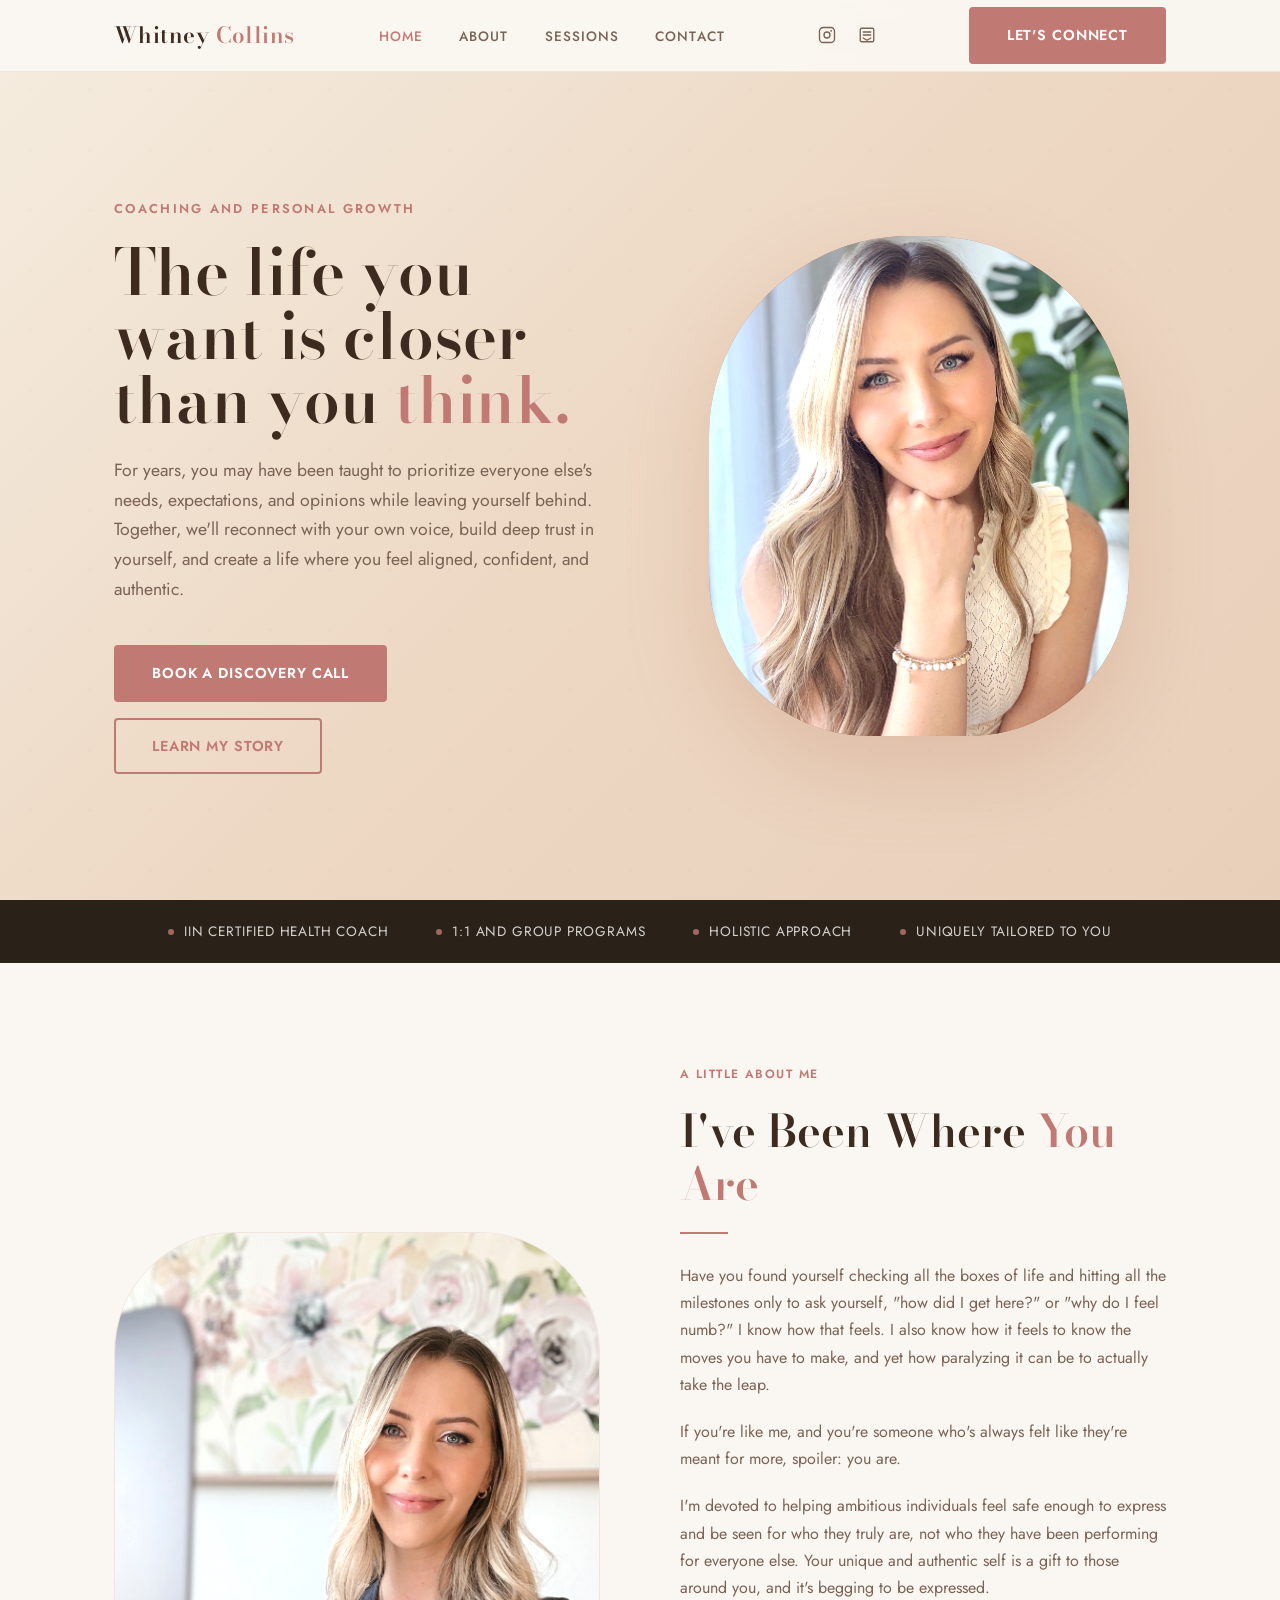
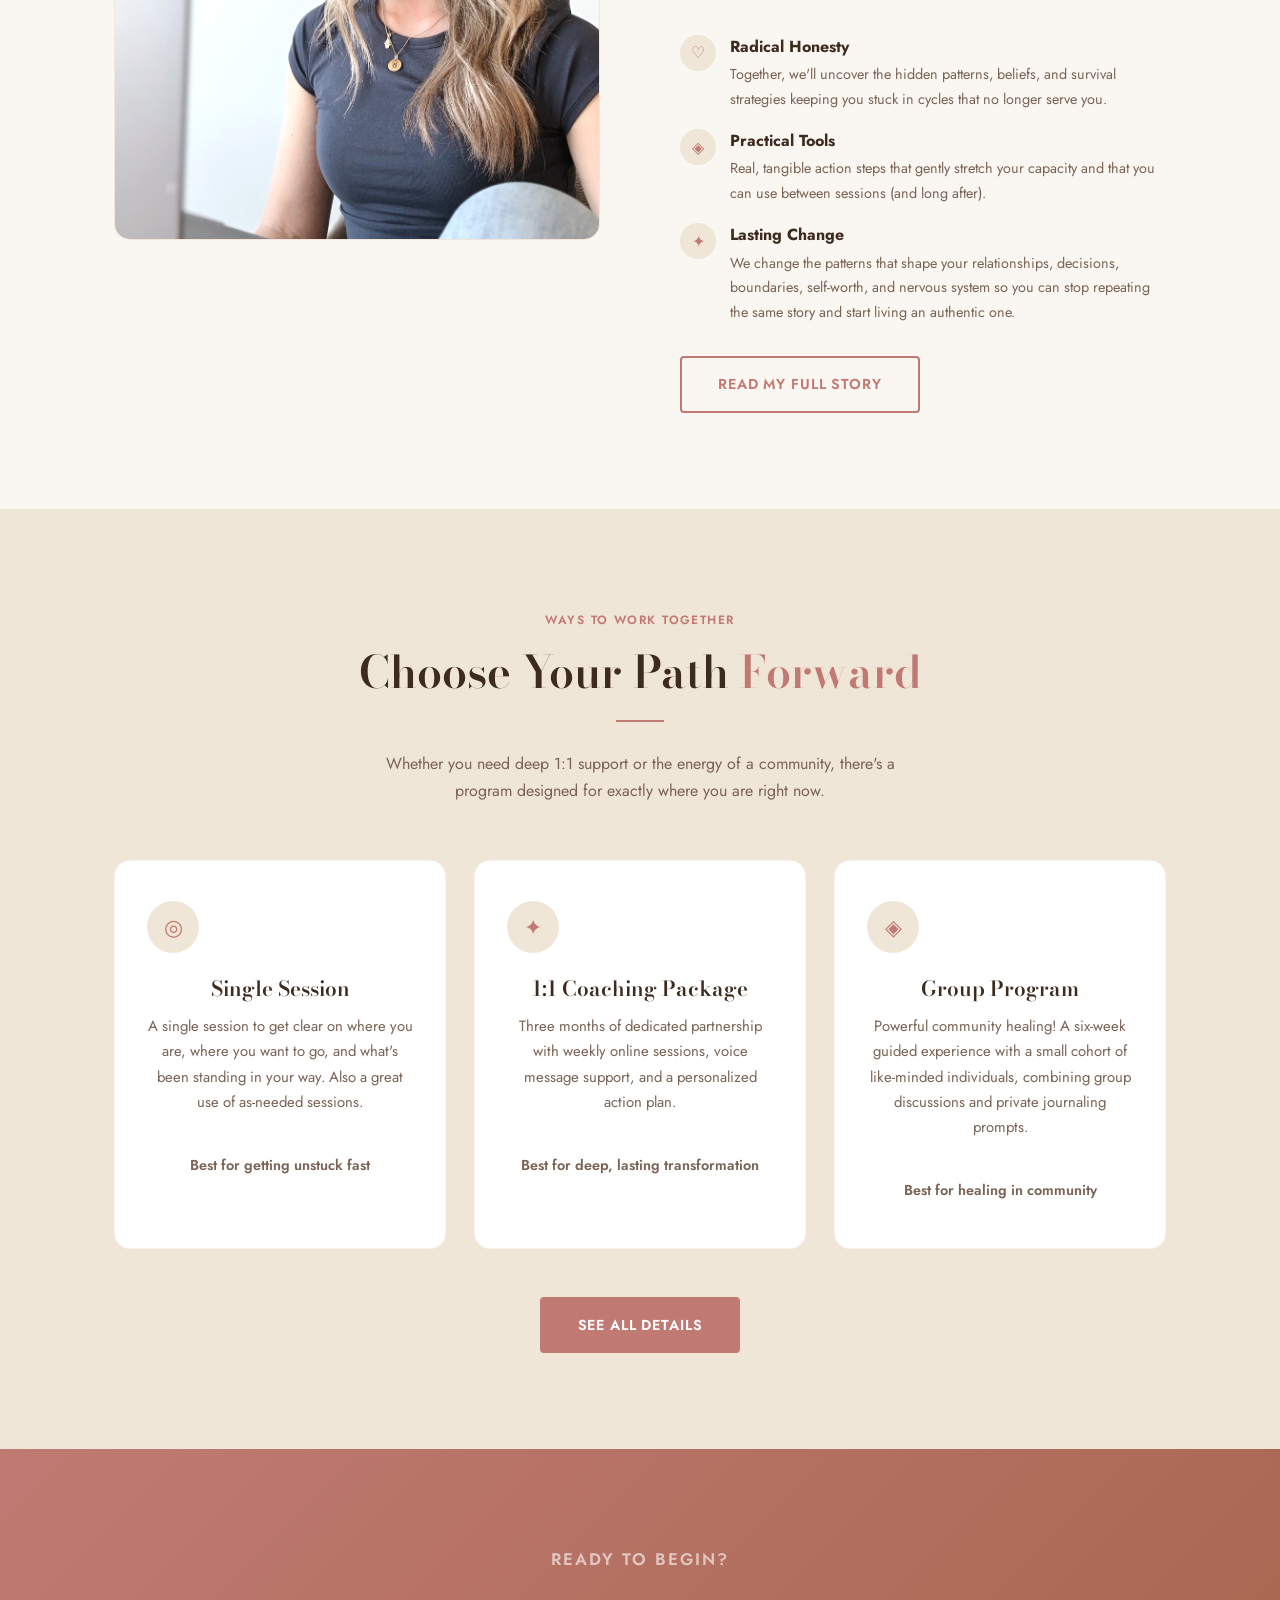
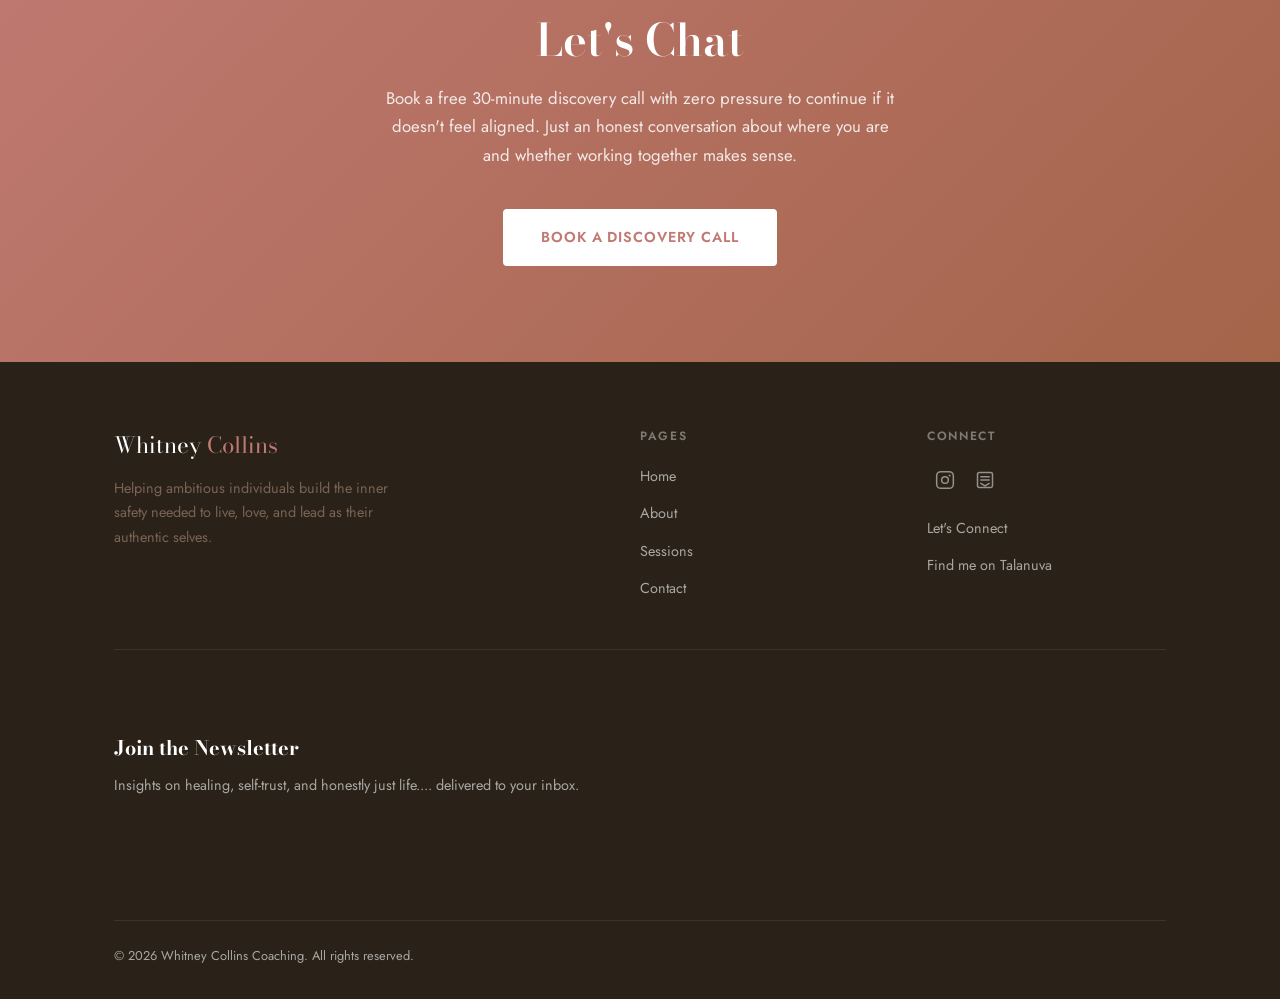
==== index.html @ 274f11ae "Replace footer newsletter form with Substack embed Co-Authored-By: Claude Sonnet 4.6 <noreply@anthro" ====
<!DOCTYPE html>
<html lang="en">
<head>
  <meta charset="UTF-8" />
  <meta name="viewport" content="width=device-width, initial-scale=1.0" />
  <title>Whitney Collins | Self-Trust, Purpose, and Personal Transformation</title>
  <link rel="preconnect" href="https://fonts.googleapis.com" />
  <link rel="preconnect" href="https://fonts.gstatic.com" crossorigin />
  <link href="https://fonts.googleapis.com/css2?family=Bodoni+Moda:ital,opsz,wght@0,6..96,400;0,6..96,600;1,6..96,400;1,6..96,600&family=Jost:wght@300;400;500;600&display=swap" rel="stylesheet" />
  <link rel="icon" type="image/svg+xml" href="favicon.svg" />
  <link rel="stylesheet" href="style.css" />
</head>
<body>


  <!-- NAV -->
  <nav class="nav">
    <div class="nav__inner">
      <a href="index.html" class="nav__logo">Whitney <span>Collins</span></a>
      <ul class="nav__links" id="navLinks">
        <li><a href="index.html" class="active">Home</a></li>
        <li><a href="about.html">About</a></li>
        <li><a href="services.html">Sessions</a></li>
        <li><a href="contact.html">Contact</a></li>
      </ul>
      <div class="nav__social">
        <a href="https://instagram.com/whitneycollins" class="social-icon" aria-label="Instagram"><svg xmlns="http://www.w3.org/2000/svg" width="18" height="18" viewBox="0 0 24 24" fill="none" stroke="currentColor" stroke-width="1.8" stroke-linecap="round" stroke-linejoin="round"><rect x="2" y="2" width="20" height="20" rx="5"/><circle cx="12" cy="12" r="4"/><circle cx="17.5" cy="6.5" r="1.2" fill="currentColor" stroke="none"/></svg></a>
        
        <a href="https://substack.com/@imwhitneycollins" class="social-icon" aria-label="Substack" target="_blank" rel="noopener"><svg xmlns="http://www.w3.org/2000/svg" width="18" height="18" viewBox="0 0 24 24" fill="none" stroke="currentColor" stroke-width="1.8" stroke-linecap="round" stroke-linejoin="round"><rect x="3" y="3" width="18" height="18" rx="2"/><path d="M7 8h10M7 12h10M7 16l5 3 5-3"/></svg></a>
        
      </div>
      <div class="nav__cta">
        <a href="contact.html" class="btn btn--primary">Let's Connect</a>
      </div>
      <button class="nav__toggle" id="navToggle" aria-label="Toggle menu">
        <span></span><span></span><span></span>
      </button>
    </div>
  </nav>

  <!-- HERO -->
  <section class="hero">
    <div class="container">
      <div class="hero__inner">
        <div class="hero__content">
          <p class="hero__eyebrow">Coaching and Personal Growth</p>
          <h1 class="hero__title">
            The life you want is closer than you <span style="color:var(--terra)">think.</span>
          </h1>
          <p class="hero__subtitle">
            For years, you may have been taught to prioritize everyone else's needs, expectations, and opinions while leaving yourself behind. Together, we'll reconnect with your own voice, build deep trust in yourself, and create a life where you feel aligned, confident, and authentic.
          </p>
          <div class="hero__actions">
            <a href="contact.html" class="btn btn--primary">Book a Discovery Call</a>
            <a href="about.html" class="btn btn--outline">Learn My Story</a>
          </div>
        </div>
        <div class="hero__image-wrap">
          <div class="hero__image-bg">
            <img src="whitney-hero.jpg" alt="Whitney Collins" style="width:100%;height:100%;object-fit:cover;object-position:center top;filter:brightness(1.08);transform:scale(1.18) translateX(7.5%) translateY(-3%);" />
          </div>
        </div>
      </div>
    </div>
  </section>

  <!-- INTRO STRIP -->
  <div class="intro-strip">
    <div class="container">
      <div class="intro-strip__inner">
        <div class="intro-strip__item"><div class="intro-strip__dot"></div> IIN Certified Health Coach</div>
        <div class="intro-strip__item"><div class="intro-strip__dot"></div> 1:1 and Group Programs</div>
        <div class="intro-strip__item"><div class="intro-strip__dot"></div> Holistic Approach</div>
        <div class="intro-strip__item"><div class="intro-strip__dot"></div> Uniquely Tailored to You</div>
      </div>
    </div>
  </div>

  <!-- ABOUT PREVIEW -->
  <section class="section about-preview">
    <div class="container">
      <div class="about-preview__inner">
        <div class="about-preview__image">
          <img src="whitney-about-home.jpg" alt="Whitney Collins" />
        </div>
        <div class="about-preview__content">
          <p class="tag">A Little About Me</p>
          <h2>I've Been Where <span style="color:var(--terra)">You Are</span></h2>
          <div class="divider"></div>
          <p>Have you found yourself checking all the boxes of life and hitting all the milestones only to ask yourself, "how did I get here?" or "why do I feel numb?" I know how that feels. I also know how it feels to know the moves you have to make, and yet how paralyzing it can be to actually take the leap.</p>
          <p>If you're like me, and you're someone who's always felt like they're meant for more, spoiler: you are.</p>
          <p>I'm devoted to helping ambitious individuals feel safe enough to express and be seen for who they truly are, not who they have been performing for everyone else. Your unique and authentic self is a gift to those around you, and it's begging to be expressed.</p>
          <div class="values">
            <div class="values__item">
              <div class="values__icon">♡</div>
              <div class="values__text">
                <strong>Radical Honesty</strong>
                <p>Together, we'll uncover the hidden patterns, beliefs, and survival strategies keeping you stuck in cycles that no longer serve you.</p>
              </div>
            </div>
            <div class="values__item">
              <div class="values__icon">◈</div>
              <div class="values__text">
                <strong>Practical Tools</strong>
                <p>Real, tangible action steps that gently stretch your capacity and that you can use between sessions (and long after).</p>
              </div>
            </div>
            <div class="values__item">
              <div class="values__icon">✦</div>
              <div class="values__text">
                <strong>Lasting Change</strong>
                <p>We change the patterns that shape your relationships, decisions, boundaries, self-worth, and nervous system so you can stop repeating the same story and start living an authentic one.</p>
              </div>
            </div>
          </div>
          <a href="about.html" class="btn btn--outline">Read My Full Story</a>
        </div>
      </div>
    </div>
  </section>

  <!-- SERVICES PREVIEW -->
  <section class="section section--alt">
    <div class="container text-center">
      <p class="tag">Ways to Work Together</p>
      <h2>Choose Your Path <span style="color:var(--terra)">Forward</span></h2>
      <div class="divider divider--center"></div>
      <p style="max-width:520px;margin:0 auto;">Whether you need deep 1:1 support or the energy of a community, there's a program designed for exactly where you are right now.</p>
      <div class="services-grid">
        <div class="service-card">
          <div class="service-card__icon">◎</div>
          <h3>Single Session</h3>
          <p>A single session to get clear on where you are, where you want to go, and what's been standing in your way. Also a great use of as-needed sessions.</p>
          <div class="service-card__price"><span>Best for getting unstuck fast</span></div>
        </div>
        <div class="service-card">
          <div class="service-card__icon">✦</div>
          <h3>1:1 Coaching Package</h3>
          <p>Three months of dedicated partnership with weekly online sessions, voice message support, and a personalized action plan.</p>
          <div class="service-card__price"><span>Best for deep, lasting transformation</span></div>
        </div>
        <div class="service-card">
          <div class="service-card__icon">◈</div>
          <h3>Group Program</h3>
          <p>Powerful community healing! A six-week guided experience with a small cohort of like-minded individuals, combining group discussions and private journaling prompts.</p>
          <div class="service-card__price"><span>Best for healing in community</span></div>
        </div>
      </div>
      <div style="margin-top:48px;">
        <a href="services.html" class="btn btn--primary">See All Details</a>
      </div>
    </div>
  </section>

  <!-- TESTIMONIALS -->
  <section class="section" style="display:none;">
    <div class="container">
      <div class="text-center">
        <p class="tag">Client Love</p>
        <h2>Real People, <span style="color:var(--terra)">Real Shifts</span></h2>
        <div class="divider divider--center"></div>
      </div>
      <div class="testimonials-grid">
        <div class="testimonial-card">
          <p class="testimonial-card__quote">Working with Whitney was the most valuable investment I've ever made in myself. In three months I went from paralyzed by indecision to launching the business I'd been dreaming about for years.</p>
          <div class="testimonial-card__author">
            <div class="testimonial-card__avatar">S</div>
            <div class="testimonial-card__name">
              <strong>Sarah M.</strong>
              <span>Entrepreneur, 1:1 Coaching Client</span>
            </div>
          </div>
        </div>
        <div class="testimonial-card">
          <p class="testimonial-card__quote">I came in thinking I needed a career change. Whitney helped me realize I needed a life change, and she walked me through it step by step. Forever grateful.</p>
          <div class="testimonial-card__author">
            <div class="testimonial-card__avatar">J</div>
            <div class="testimonial-card__name">
              <strong>Jordan T.</strong>
              <span>Marketing Director, Group Program</span>
            </div>
          </div>
        </div>
        <div class="testimonial-card">
          <p class="testimonial-card__quote">I've done therapy, read all the books, listened to the podcasts. Nothing clicked until I worked with Whitney. She asks the questions that cut right to the heart of things.</p>
          <div class="testimonial-card__author">
            <div class="testimonial-card__avatar">A</div>
            <div class="testimonial-card__name">
              <strong>Alana R.</strong>
              <span>Teacher &amp; Mom, Discovery Session</span>
            </div>
          </div>
        </div>
        <div class="testimonial-card">
          <p class="testimonial-card__quote">Twelve weeks felt like a year's worth of growth. I have a completely different relationship with myself now, more patient, more trusting, more excited about what's possible.</p>
          <div class="testimonial-card__author">
            <div class="testimonial-card__avatar">M</div>
            <div class="testimonial-card__name">
              <strong>Maya L.</strong>
              <span>Nurse &amp; Artist, 1:1 Coaching Client</span>
            </div>
          </div>
        </div>
      </div>
    </div>
  </section>

  <!-- CTA BANNER -->
  <section class="cta-banner">
    <div class="container">
      <p class="tag" style="color:rgba(255,255,255,.6);">Ready to Begin?</p>
      <h2>Let's Chat</h2>
      <p>Book a free 30-minute discovery call with zero pressure to continue if it doesn't feel aligned. Just an honest conversation about where you are and whether working together makes sense.</p>
      <a href="contact.html" class="btn btn--light">Book a Discovery Call</a>
    </div>
  </section>

  <!-- FOOTER -->
  <footer class="footer">
    <div class="container">
      <div class="footer__inner">
        <div>
          <div class="footer__brand-name">Whitney <span>Collins</span></div>
          <p class="footer__tagline">Helping ambitious individuals build the inner safety needed to live, love, and lead as their authentic selves.</p>
        </div>
        <div>
          <p class="footer__col-title">Pages</p>
          <ul class="footer__links">
            <li><a href="index.html">Home</a></li>
            <li><a href="about.html">About</a></li>
            <li><a href="services.html">Sessions</a></li>
            <li><a href="contact.html">Contact</a></li>
          </ul>
        </div>
        <div>
          <p class="footer__col-title">Connect</p>
          <div class="footer__social">
            <a href="https://instagram.com/whitneycollins" class="social-icon" aria-label="Instagram"><svg xmlns="http://www.w3.org/2000/svg" width="20" height="20" viewBox="0 0 24 24" fill="none" stroke="currentColor" stroke-width="1.8" stroke-linecap="round" stroke-linejoin="round"><rect x="2" y="2" width="20" height="20" rx="5"/><circle cx="12" cy="12" r="4"/><circle cx="17.5" cy="6.5" r="1.2" fill="currentColor" stroke="none"/></svg></a>
            
            <a href="https://substack.com/@imwhitneycollins" class="social-icon" aria-label="Substack" target="_blank" rel="noopener"><svg xmlns="http://www.w3.org/2000/svg" width="20" height="20" viewBox="0 0 24 24" fill="none" stroke="currentColor" stroke-width="1.8" stroke-linecap="round" stroke-linejoin="round"><rect x="3" y="3" width="18" height="18" rx="2"/><path d="M7 8h10M7 12h10M7 16l5 3 5-3"/></svg></a>
            
          </div>
          <ul class="footer__links">
            <li><a href="contact.html">Let's Connect</a></li>
            <li><a href="https://Talanuva.com" target="_blank" rel="noopener">Find me on Talanuva</a></li>
          </ul>
        </div>
      </div>
      <div class="footer__newsletter">
        <div class="footer__newsletter-copy">
          <strong>Join the Newsletter</strong>
          <span>Insights on healing, self-trust, and honestly just life.... delivered to your inbox.</span>
        </div>
        <iframe src="https://whitneyycollins.substack.com/embed" width="480" height="150" style="border:none;background:transparent;max-width:100%;" frameborder="0" scrolling="no"></iframe>
      </div>
      <div class="footer__bottom">
        <span>© 2026 Whitney Collins Coaching. All rights reserved.</span>
        
      </div>
    </div>
  </footer>

  <script>
    const toggle = document.getElementById('navToggle');
    const links  = document.getElementById('navLinks');
    toggle.addEventListener('click', () => links.classList.toggle('open'));
  </script>
</body>
</html>
---- style.css ----
/* ── Tokens ─────────────────────────────────────────── */
:root {
  --cream:      #FAF7F2;
  --warm-light: #F0E6D8;
  --terra:      #C17A73;
  --terra-dark: #A5625A;
  --sage:       #8A9E85;
  --brown:      #4A3728;
  --brown-dark: #3D2B1F;
  --text:       #4A3728;
  --text-light: #7A6355;
  --white:      #FFFFFF;

  --font-head: 'Bodoni Moda', Georgia, serif;
  --font-body: 'Jost', 'Helvetica Neue', sans-serif;

  --radius: 4px;
  --max-w:  1100px;
  --nav-h:  72px;
}

/* ── Reset ──────────────────────────────────────────── */
*, *::before, *::after { box-sizing: border-box; margin: 0; padding: 0; }
html { scroll-behavior: smooth; }
body {
  font-family: var(--font-body);
  background: var(--cream);
  color: var(--text);
  line-height: 1.7;
  font-size: 16px;
}
img { display: block; max-width: 100%; }
a { color: inherit; text-decoration: none; }

/* ── Typography ─────────────────────────────────────── */
h1, h2, h3, h4 {
  font-family: var(--font-head);
  font-weight: 600;
  color: var(--brown-dark);
  line-height: 1.2;
}
.hero__title { line-height: 1.0; }
h1 { font-size: clamp(2.4rem, 5vw, 4rem); }
h2 { font-size: clamp(1.9rem, 3.5vw, 2.8rem); }
h3 { font-size: clamp(1.3rem, 2vw, 1.7rem); }
p  { color: var(--text-light); }

/* ── Utilities ──────────────────────────────────────── */
.container { max-width: var(--max-w); margin: 0 auto; padding: 0 24px; }
.section    { padding: 96px 0; }
.section--alt { background: var(--warm-light); }
.tag {
  display: inline-block;
  font-family: var(--font-body);
  font-size: .75rem;
  font-weight: 600;
  letter-spacing: .12em;
  text-transform: uppercase;
  color: var(--terra);
  margin-bottom: 16px;
}
.divider {
  width: 48px; height: 2px;
  background: var(--terra);
  margin: 20px 0 28px;
}
.divider--center { margin-left: auto; margin-right: auto; }
.text-center { text-align: center; }

/* ── Buttons ────────────────────────────────────────── */
.btn {
  display: inline-block;
  padding: 14px 36px;
  border-radius: var(--radius);
  font-family: var(--font-body);
  font-size: .9rem;
  font-weight: 600;
  letter-spacing: .06em;
  text-transform: uppercase;
  cursor: pointer;
  transition: all .2s ease;
}
.btn--primary {
  background: var(--terra);
  color: var(--white);
  border: 2px solid var(--terra);
}
.btn--primary:hover { background: var(--terra-dark); border-color: var(--terra-dark); }
.btn--outline {
  background: transparent;
  color: var(--terra);
  border: 2px solid var(--terra);
}
.btn--outline:hover { background: var(--terra); color: var(--white); }
.btn--light {
  background: var(--white);
  color: var(--terra);
  border: 2px solid var(--white);
}
.btn--light:hover { background: transparent; color: var(--white); }

/* ── Nav ────────────────────────────────────────────── */
.nav {
  position: fixed; top: 0; left: 0; right: 0; z-index: 100;
  height: var(--nav-h);
  background: rgba(250,247,242,.95);
  backdrop-filter: blur(8px);
  border-bottom: 1px solid rgba(74,55,40,.08);
  display: flex; align-items: center;
}
.nav__inner {
  display: flex; align-items: center; justify-content: space-between;
  width: 100%; max-width: var(--max-w); margin: 0 auto; padding: 0 24px;
}
.nav__logo {
  font-family: var(--font-head);
  font-size: 1.4rem;
  font-weight: 600;
  color: var(--brown-dark);
  letter-spacing: .02em;
}
.nav__logo span { color: var(--terra); }
.nav__links { display: flex; gap: 36px; list-style: none; }
.nav__links a {
  font-size: .85rem;
  font-weight: 500;
  letter-spacing: .08em;
  text-transform: uppercase;
  color: var(--text-light);
  transition: color .2s;
}
.nav__links a:hover,
.nav__links a.active { color: var(--terra); }
.nav__cta { display: flex; }

/* social icons */
.nav__social { display: flex; align-items: center; gap: 4px; }
.social-icon {
  display: flex; align-items: center; justify-content: center;
  width: 36px; height: 36px; border-radius: 50%;
  color: var(--text-light);
  transition: color .2s, background .2s;
}
.social-icon:hover { color: var(--terra); background: var(--warm-light); }
.footer .social-icon { color: rgba(255,255,255,.5); }
.footer .social-icon:hover { color: var(--terra); background: rgba(255,255,255,.06); }
.footer__social { display: flex; gap: 4px; margin-bottom: 16px; }

/* mobile hamburger */
.nav__toggle {
  display: none;
  background: none; border: none; cursor: pointer;
  flex-direction: column; gap: 5px; padding: 4px;
}
.nav__toggle span {
  display: block; width: 24px; height: 2px;
  background: var(--brown-dark); border-radius: 2px;
  transition: all .3s;
}

/* ── Hero ───────────────────────────────────────────── */
.hero {
  min-height: 100vh;
  display: flex; align-items: center;
  background: linear-gradient(135deg, #F5EDE0 0%, #EDD8C4 50%, #E8CFBA 100%);
  position: relative;
  overflow: hidden;
  padding-top: calc(var(--nav-h) + 60px);
  padding-bottom: 60px;
}
.hero::before {
  content: '';
  position: absolute; inset: 0;
  background: url("data:image/svg+xml,%3Csvg width='60' height='60' viewBox='0 0 60 60' xmlns='http://www.w3.org/2000/svg'%3E%3Cg fill='none' fill-rule='evenodd'%3E%3Cg fill='%23C17D5C' fill-opacity='0.04'%3E%3Ccircle cx='30' cy='30' r='2'/%3E%3C/g%3E%3C/g%3E%3C/svg%3E");
  pointer-events: none;
}
.hero__inner {
  display: grid; grid-template-columns: 1fr 1fr; gap: 64px; align-items: center;
}
.hero__eyebrow {
  font-size: .8rem; font-weight: 600; letter-spacing: .18em;
  text-transform: uppercase; color: var(--terra);
  margin-bottom: 20px;
}
.hero__title { margin-bottom: 24px; }
.hero__title em { font-style: normal; color: var(--terra); }
.hero__subtitle {
  font-size: 1.1rem; color: var(--text-light);
  max-width: 480px; margin-bottom: 40px;
}
.hero__actions { display: flex; gap: 16px; flex-wrap: wrap; }
.hero__image-wrap {
  position: relative;
  display: flex; align-items: center; justify-content: center;
}
.hero__image-bg {
  width: 420px; height: 500px;
  border-radius: 200px 200px 160px 160px;
  background: linear-gradient(160deg, var(--terra) 0%, #8A6A55 100%);
  display: flex; align-items: flex-end; justify-content: center;
  overflow: hidden;
  box-shadow: 0 32px 80px rgba(193,125,92,.25);
}
.hero__image-placeholder {
  width: 320px; height: 420px;
  background: linear-gradient(180deg, rgba(255,255,255,.1) 0%, rgba(255,255,255,.0) 100%);
  border-radius: 160px 160px 0 0;
  display: flex; align-items: center; justify-content: center;
  color: rgba(255,255,255,.4);
  font-size: .8rem; letter-spacing: .1em; text-transform: uppercase;
  flex-direction: column; gap: 8px;
}
.hero__image-placeholder svg { opacity: .35; }
.hero__badge {
  position: absolute; bottom: 40px; left: -20px;
  background: var(--white); border-radius: 12px;
  padding: 16px 20px;
  box-shadow: 0 8px 32px rgba(74,55,40,.12);
  display: flex; align-items: center; gap: 12px;
}
.hero__badge-icon {
  width: 40px; height: 40px; border-radius: 50%;
  background: var(--warm-light);
  display: flex; align-items: center; justify-content: center;
  color: var(--terra); font-size: 1.2rem;
}
.hero__badge-text { font-size: .75rem; }
.hero__badge-text strong { display: block; color: var(--brown-dark); font-size: .9rem; }

/* ── Intro strip ────────────────────────────────────── */
.intro-strip {
  background: #2A2218; color: var(--white);
  padding: 20px 0;
}
.intro-strip__inner {
  display: flex; gap: 48px; flex-wrap: wrap; justify-content: center;
}
.intro-strip__item {
  display: flex; align-items: center; gap: 10px;
  font-size: .85rem; letter-spacing: .06em; text-transform: uppercase;
  opacity: .8;
}
.intro-strip__dot {
  width: 6px; height: 6px; border-radius: 50%;
  background: var(--terra); flex-shrink: 0;
}

/* ── About preview ──────────────────────────────────── */
.about-preview__inner {
  display: grid; grid-template-columns: 1fr 1fr; gap: 80px; align-items: center;
}
.about-preview__image {
  width: 100%; aspect-ratio: 4/5;
  border-radius: 120px 120px 16px 16px;
  overflow: hidden;
  border: 1px solid rgba(193,125,92,.15);
}
.about-preview__image img { width: 100%; height: 100%; object-fit: cover; object-position: top center; filter: brightness(1.08); transform: scale(1.14) translateY(3%); }
.about-preview__content p { margin-bottom: 20px; }
.values { display: flex; flex-direction: column; gap: 16px; margin: 32px 0; }
.values__item {
  display: flex; align-items: flex-start; gap: 14px;
}
.values__icon {
  width: 36px; height: 36px; border-radius: 50%;
  background: var(--warm-light); flex-shrink: 0;
  display: flex; align-items: center; justify-content: center;
  color: var(--terra); font-size: 1rem; margin-top: 2px;
}
.values__text strong { color: var(--brown-dark); display: block; margin-bottom: 2px; font-family: var(--font-body); }
.values__text p { margin: 0; font-size: .9rem; }

/* ── Services preview ───────────────────────────────── */
.services-grid {
  display: grid; grid-template-columns: repeat(3, 1fr); gap: 28px;
  margin-top: 56px;
}
.service-card {
  background: var(--white);
  border-radius: 16px;
  padding: 40px 32px;
  border: 1px solid rgba(193,125,92,.1);
  transition: transform .2s, box-shadow .2s;
}
.service-card:hover { transform: translateY(-4px); box-shadow: 0 16px 48px rgba(74,55,40,.1); }
.service-card__icon {
  width: 52px; height: 52px; border-radius: 50%;
  background: var(--warm-light); display: flex; align-items: center;
  justify-content: center; color: var(--terra); font-size: 1.4rem;
  margin-bottom: 24px;
}
.service-card h3 { margin-bottom: 12px; font-size: 1.3rem; }
.service-card p { font-size: .93rem; margin-bottom: 24px; }
.service-card__price {
  font-family: var(--font-head); font-size: 1.6rem;
  color: var(--terra); font-weight: 600;
}
.service-card__price span { font-size: .9rem; color: var(--text-light); font-family: var(--font-body); }

/* ── Testimonials ───────────────────────────────────── */
.testimonials-grid {
  display: grid; grid-template-columns: repeat(2, 1fr); gap: 28px;
  margin-top: 56px;
}
.testimonial-card {
  background: var(--white);
  border-radius: 16px;
  padding: 36px;
  border: 1px solid rgba(193,125,92,.1);
}
.testimonial-card__quote {
  font-family: var(--font-head);
  font-size: 1.15rem;
  color: var(--brown-dark);
  line-height: 1.6;
  margin-bottom: 24px;
}
.testimonial-card__quote::before { content: '\201C'; color: var(--terra); }
.testimonial-card__quote::after  { content: '\201D'; color: var(--terra); }
.testimonial-card__author {
  display: flex; align-items: center; gap: 12px;
}
.testimonial-card__avatar {
  width: 44px; height: 44px; border-radius: 50%;
  background: var(--warm-light);
  display: flex; align-items: center; justify-content: center;
  font-family: var(--font-head); font-size: 1.1rem;
  color: var(--terra); font-weight: 600;
}
.testimonial-card__name strong { display: block; color: var(--brown-dark); }
.testimonial-card__name span { font-size: .85rem; color: var(--text-light); }

/* ── CTA Banner ─────────────────────────────────────── */
.cta-banner {
  background: linear-gradient(135deg, var(--terra) 0%, #A3644A 100%);
  padding: 96px 0; text-align: center; color: var(--white);
}
.cta-banner h2 { color: var(--white); margin-bottom: 16px; }
.cta-banner p { color: rgba(255,255,255,.85); max-width: 520px; margin: 0 auto 40px; font-size: 1.05rem; }

/* ── Photo Placeholders ─────────────────────────────── */
.photo-placeholder {
  width: 100%; height: 100%;
  background: linear-gradient(135deg, #EDD8C4 0%, #D9C4AD 100%);
  display: flex; flex-direction: column;
  align-items: center; justify-content: center;
  gap: 10px; text-align: center; padding: 24px;
  min-height: 320px;
}
.photo-placeholder__icon { font-size: 2rem; opacity: .5; }
.photo-placeholder__label {
  font-family: var(--font-body); font-size: .8rem; font-weight: 600;
  letter-spacing: .12em; text-transform: uppercase;
  color: var(--brown); opacity: .6;
}
.photo-placeholder__note {
  font-family: var(--font-body); font-size: .78rem;
  color: var(--text-light); max-width: 180px; line-height: 1.5;
}

/* ── Footer ─────────────────────────────────────────── */
.footer {
  background: #2A2218; color: rgba(255,255,255,.6);
  padding: 64px 0 32px;
}
.footer__inner {
  display: grid; grid-template-columns: 2fr 1fr 1fr; gap: 48px;
  margin-bottom: 48px;
}
.footer__brand-name {
  font-family: var(--font-head); font-size: 1.4rem;
  color: var(--white); margin-bottom: 12px;
}
.footer__brand-name span { color: var(--terra); }
.footer__tagline { font-size: .9rem; line-height: 1.7; max-width: 300px; }
.footer__col-title {
  font-size: .75rem; font-weight: 600; letter-spacing: .14em;
  text-transform: uppercase; color: rgba(255,255,255,.4);
  margin-bottom: 16px;
}
.footer__links { list-style: none; display: flex; flex-direction: column; gap: 10px; }
.footer__links a { font-size: .9rem; transition: color .2s; }
.footer__links a:hover { color: var(--terra); }
.footer__newsletter {
  border-top: 1px solid rgba(255,255,255,.08);
  padding: 40px 0;
  margin-bottom: 40px;
  display: flex; align-items: center; justify-content: space-between;
  gap: 32px; flex-wrap: wrap;
}
.footer__newsletter-copy { flex: 1; min-width: 200px; }
.footer__newsletter-copy strong {
  display: block; font-family: var(--font-head);
  font-size: 1.25rem; color: var(--white); margin-bottom: 6px;
}
.footer__newsletter-copy span { font-size: .9rem; }
.footer__newsletter-form {
  display: flex; gap: 10px; flex-wrap: wrap; flex: 1; max-width: 420px;
}
.footer__newsletter-form input {
  flex: 1; min-width: 180px;
  background: rgba(255,255,255,.08);
  border: 1px solid rgba(255,255,255,.15);
  color: var(--white); padding: 12px 16px;
  font-family: var(--font-body); font-size: .9rem;
  border-radius: 2px; outline: none; transition: border-color .2s;
}
.footer__newsletter-form input::placeholder { color: rgba(255,255,255,.35); }
.footer__newsletter-form input:focus { border-color: var(--terra); }
.footer__newsletter-form button {
  background: var(--terra); color: var(--white);
  border: none; padding: 12px 22px;
  font-family: var(--font-body); font-size: .85rem;
  font-weight: 600; letter-spacing: .06em; text-transform: uppercase;
  cursor: pointer; border-radius: 2px; transition: background .2s; white-space: nowrap;
}
.footer__newsletter-form button:hover { background: var(--terra-dark); }
.footer__bottom {
  border-top: 1px solid rgba(255,255,255,.08);
  padding-top: 24px;
  display: flex; justify-content: space-between; align-items: center;
  flex-wrap: wrap; gap: 12px; font-size: .8rem;
}

/* ── Page Hero (inner pages) ────────────────────────── */
.page-hero {
  padding-top: calc(var(--nav-h) + 80px);
  padding-bottom: 80px;
  background: linear-gradient(135deg, #F5EDE0 0%, #EDD8C4 100%);
  text-align: center;
}
.page-hero p { max-width: 560px; margin: 16px auto 0; font-size: 1.05rem; }

/* ── About page ─────────────────────────────────────── */
.about-act1 {
  display: grid; grid-template-columns: 5fr 7fr; gap: 72px; align-items: start;
}
.about-photo {
  width: 100%; aspect-ratio: 3/4;
  border-radius: 180px 180px 16px 16px;
  overflow: hidden;
  border: 1px solid rgba(193,125,92,.15);
  position: sticky; top: calc(var(--nav-h) + 24px);
}
.about-photo img { width: 100%; height: 100%; object-fit: cover; filter: brightness(1.08); transform: scale(1.12) translateY(-6%); }
.about-text p { margin-bottom: 20px; }

.about-pull-quote {
  background: var(--brown-dark);
  padding: 80px 0; text-align: center;
}
.about-pull-quote__inner {
  max-width: 720px; margin: 0 auto; padding: 0 24px;
}
.about-pull-quote blockquote {
  font-family: var(--font-head); font-size: clamp(1.6rem, 3vw, 2.4rem);
  font-style: normal;
  color: var(--white); line-height: 1.5;
  margin-bottom: 24px;
}
.about-pull-quote blockquote em { color: var(--terra); font-style: normal; }

.about-act3 {
  display: grid; grid-template-columns: 7fr 5fr; gap: 72px; align-items: start;
}
.about-act3__aside {
  position: sticky; top: calc(var(--nav-h) + 24px);
  display: flex; flex-direction: column; gap: 16px;
}
.about-aside-card {
  background: var(--warm-light); border-radius: 16px; padding: 28px;
  border-left: 3px solid var(--terra);
}
.about-aside-card p {
  font-family: var(--font-head);
  font-size: 1.05rem; color: var(--brown-dark);
  line-height: 1.6; margin: 0;
}
.about-themes {
  background: var(--terra); border-radius: 16px; padding: 28px;
}
.about-themes__label {
  font-size: .7rem; font-weight: 600; letter-spacing: .14em;
  text-transform: uppercase; color: rgba(255,255,255,.6); margin-bottom: 16px;
}
.about-themes__list {
  display: flex; flex-direction: column; gap: 10px; list-style: none;
}
.about-themes__list li {
  color: var(--white); font-size: .95rem; display: flex; align-items: center; gap: 10px;
}
.about-themes__list li::before {
  content: '✦'; font-size: .6rem; opacity: .7; flex-shrink: 0;
}

.credentials {
  display: grid; grid-template-columns: 1fr 1fr; gap: 16px; margin-top: 40px;
}
.credential-item {
  background: var(--warm-light); border-radius: 10px; padding: 20px;
}
.credential-item strong { display: block; color: var(--brown-dark); margin-bottom: 4px; }
.credential-item span { font-size: .85rem; color: var(--text-light); }

/* ── Services page ──────────────────────────────────── */
.services-full { display: flex; flex-direction: column; gap: 32px; }
.service-row {
  background: var(--white); border-radius: 16px; padding: 48px;
  border: 1px solid rgba(193,125,92,.1);
  display: grid; grid-template-columns: 1fr auto; gap: 40px; align-items: center;
}
.service-row__meta { text-align: right; }
.service-row__price {
  font-family: var(--font-head); font-size: 2.2rem;
  color: var(--terra); font-weight: 600; line-height: 1;
}
.service-row__duration { font-size: .85rem; color: var(--text-light); margin-bottom: 20px; }
.service-row h3 { margin-bottom: 12px; }
.service-row p { margin-bottom: 16px; }
.includes { list-style: none; display: flex; flex-direction: column; gap: 8px; }
.includes li { display: flex; align-items: center; gap: 10px; font-size: .9rem; color: var(--text-light); }
.includes li::before { content: '✓'; color: var(--sage); font-weight: 700; flex-shrink: 0; }

/* ── Contact page ───────────────────────────────────── */
.contact-grid { display: grid; grid-template-columns: 1fr 1.6fr; gap: 80px; }
.contact-info p { margin-bottom: 28px; }
.contact-details { display: flex; flex-direction: column; gap: 20px; margin-bottom: 40px; }
.contact-detail { display: flex; align-items: flex-start; gap: 14px; }
.contact-detail__icon {
  width: 40px; height: 40px; border-radius: 50%;
  background: var(--warm-light); flex-shrink: 0;
  display: flex; align-items: center; justify-content: center;
  color: var(--terra); font-size: 1rem;
}
.contact-detail strong { display: block; color: var(--brown-dark); margin-bottom: 2px; }
.contact-detail span { font-size: .9rem; color: var(--text-light); }
.form {
  background: var(--white); border-radius: 20px; padding: 48px;
  border: 1px solid rgba(193,125,92,.1);
}
.form__title { margin-bottom: 8px; }
.form__subtitle { font-size: .9rem; color: var(--text-light); margin-bottom: 32px; }
.form-row { display: grid; grid-template-columns: 1fr 1fr; gap: 20px; }
.form-group { display: flex; flex-direction: column; gap: 6px; margin-bottom: 20px; }
.form-group label {
  font-size: .8rem; font-weight: 600; letter-spacing: .08em;
  text-transform: uppercase; color: var(--text-light);
}
.form-group input,
.form-group select,
.form-group textarea {
  padding: 14px 16px;
  border: 1.5px solid rgba(74,55,40,.12);
  border-radius: var(--radius);
  background: var(--cream);
  font-family: var(--font-body); font-size: .95rem;
  color: var(--brown-dark);
  transition: border-color .2s;
  outline: none;
}
.form-group input:focus,
.form-group select:focus,
.form-group textarea:focus { border-color: var(--terra); }
.form-group textarea { resize: vertical; min-height: 120px; }
.form-group select { appearance: none; cursor: pointer; }

/* ── Responsive ─────────────────────────────────────── */
@media (max-width: 900px) {
  .hero__inner,
  .about-preview__inner,
  .about-act1,
  .about-act3,
  .contact-grid { grid-template-columns: 1fr; }
  .about-photo { position: static; aspect-ratio: 4/3; border-radius: 16px; }
  .about-act3__aside { position: static; }
  .hero__image-wrap { display: none; }
  .services-grid { grid-template-columns: 1fr; }
  .testimonials-grid { grid-template-columns: 1fr; }
  .footer__inner { grid-template-columns: 1fr; }
  .service-row { grid-template-columns: 1fr; }
  .service-row__meta { text-align: left; }
  .form-row { grid-template-columns: 1fr; }

  .nav__links,
  .nav__cta { display: none; }
  .nav__links.open { display: flex; }
  .nav__toggle { display: flex; }

  /* mobile menu */
  .nav__links {
    position: fixed; top: var(--nav-h); left: 0; right: 0;
    background: var(--cream); border-bottom: 1px solid rgba(74,55,40,.08);
    flex-direction: column; gap: 0; padding: 8px 0;
  }
  .nav__links li a {
    display: block; padding: 14px 24px;
  }
}
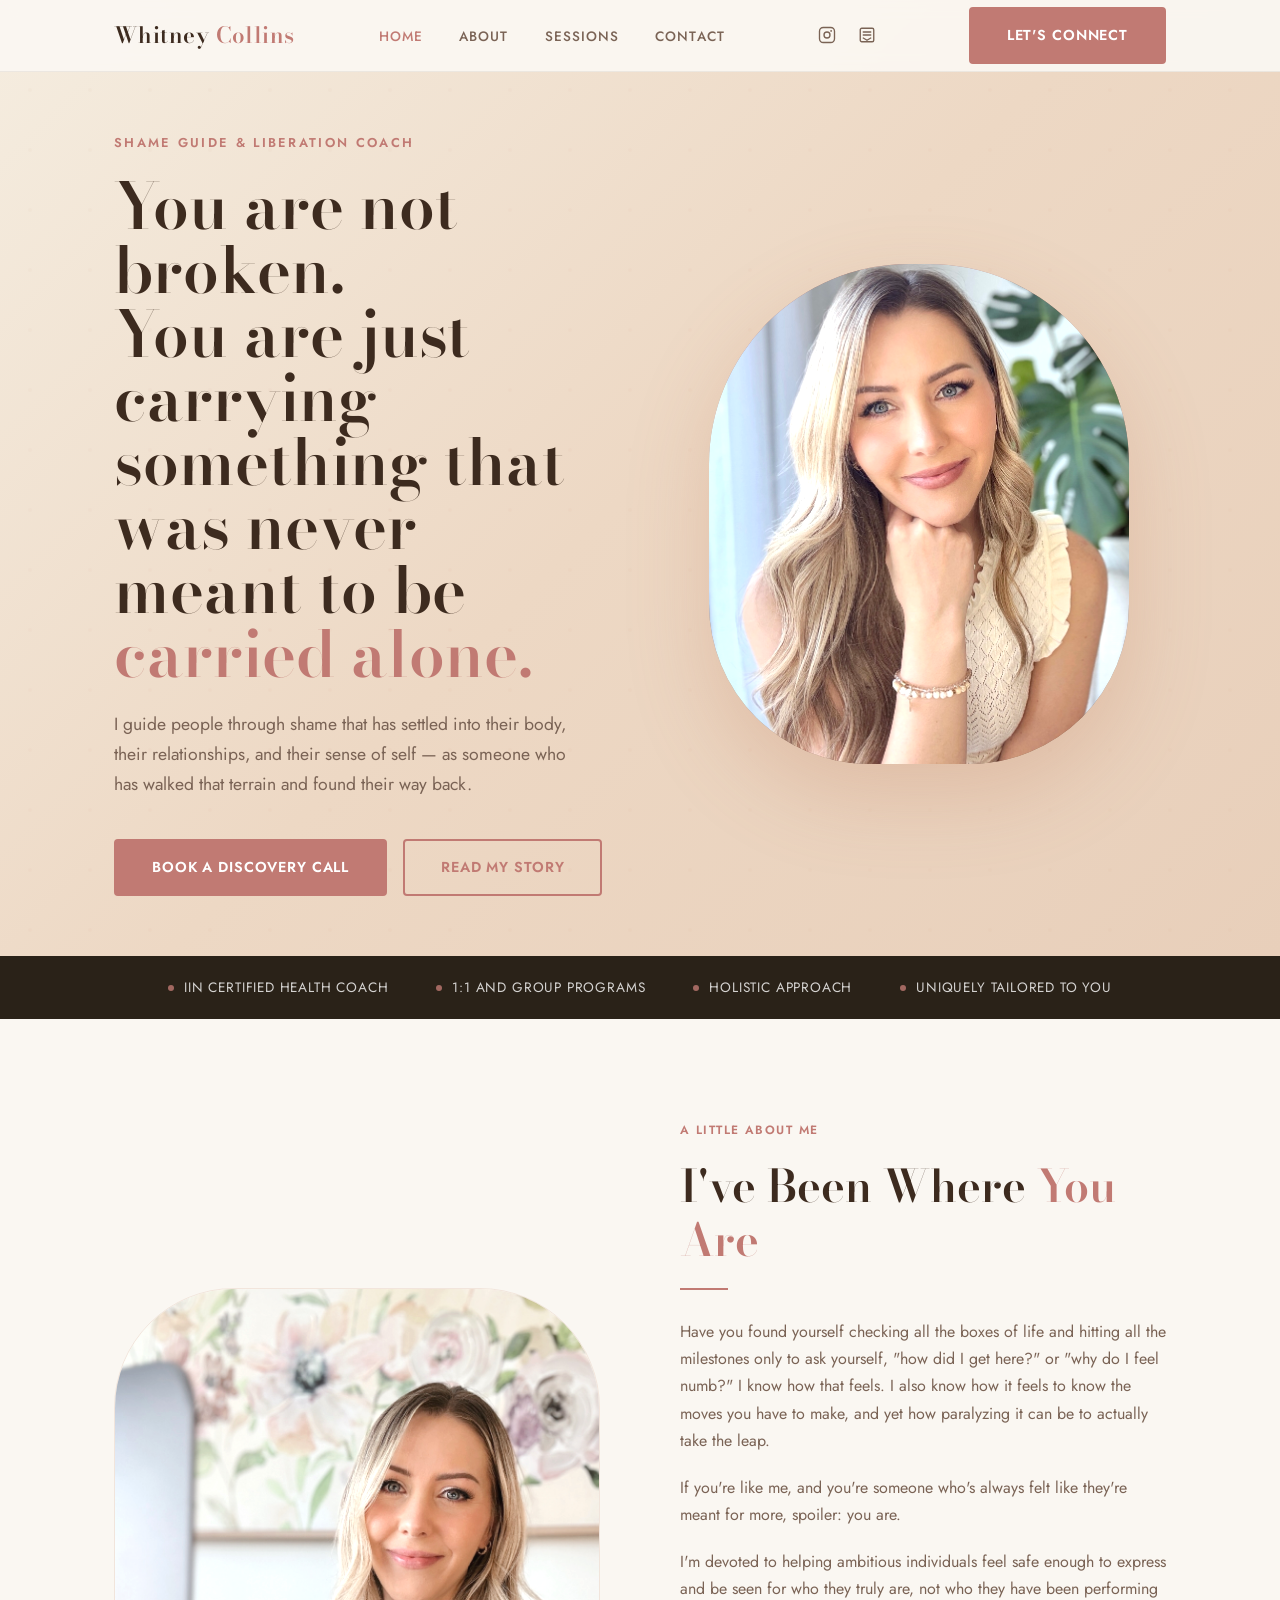
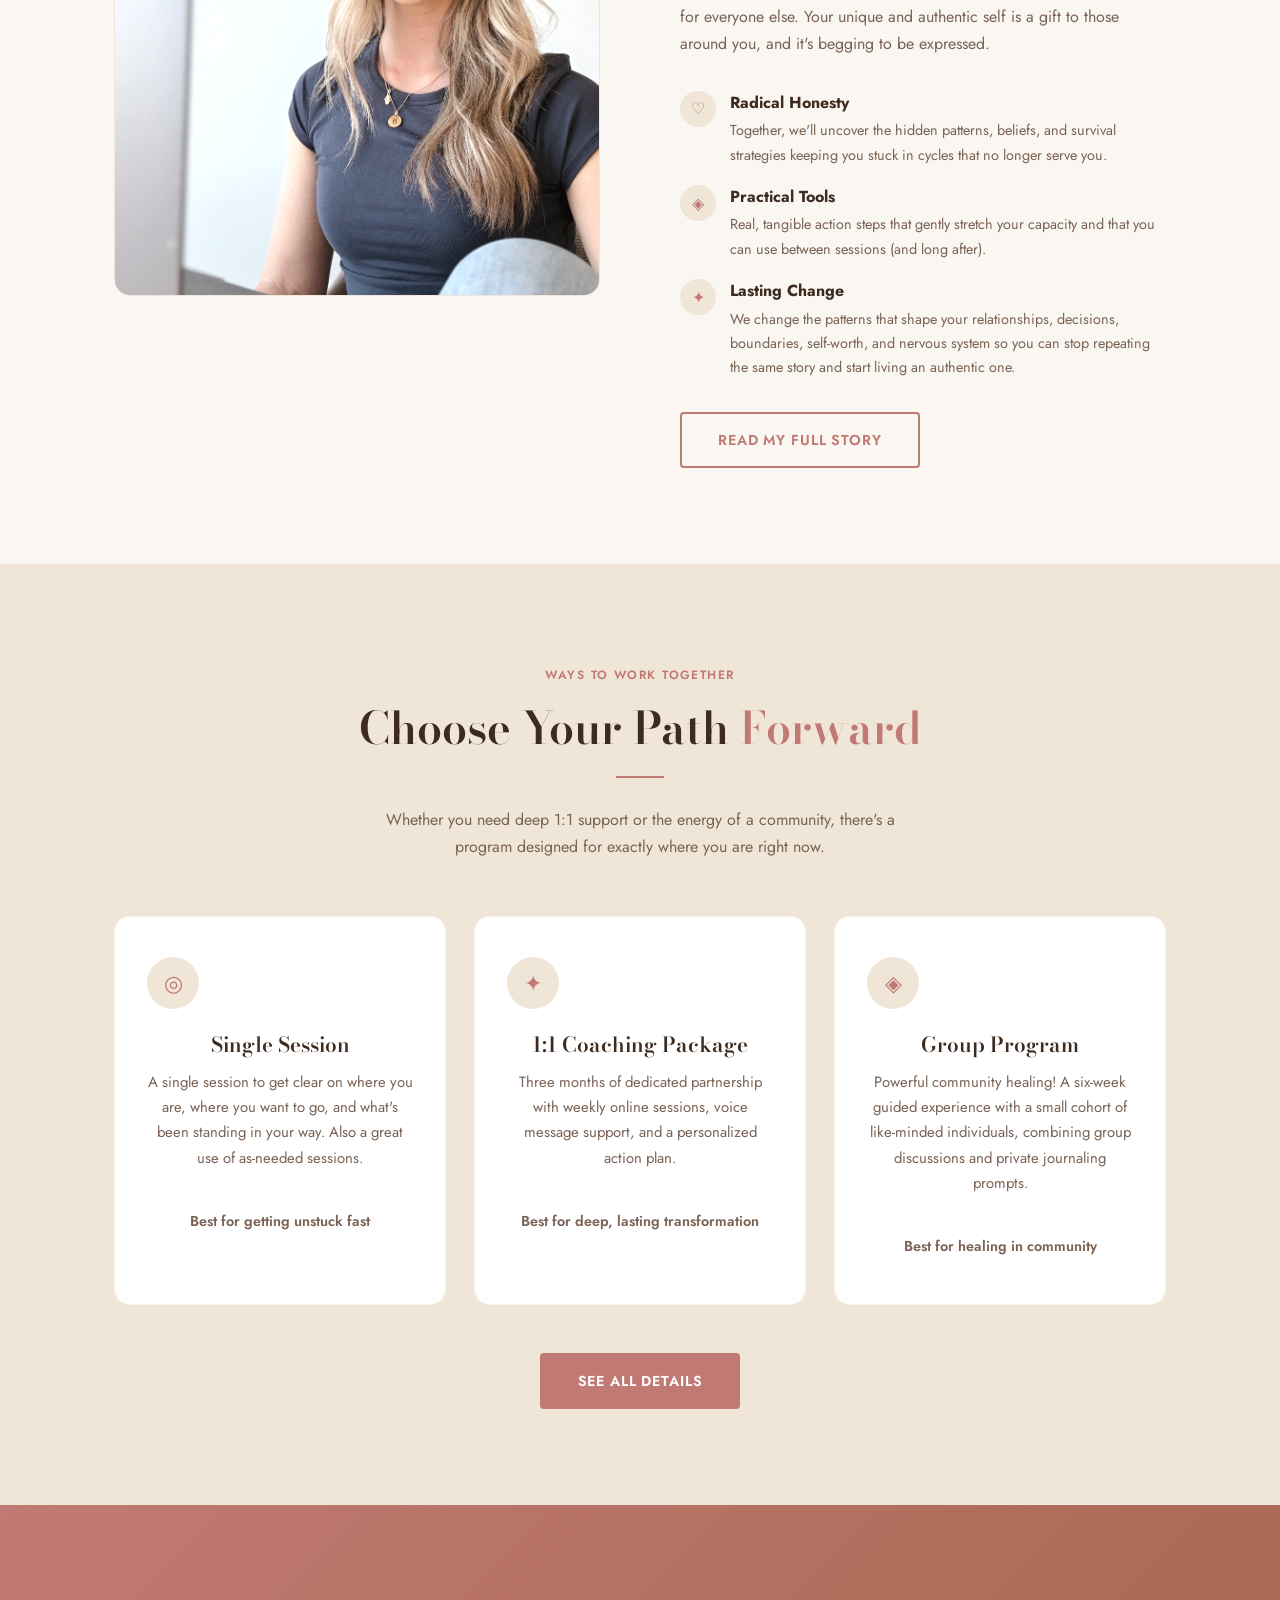
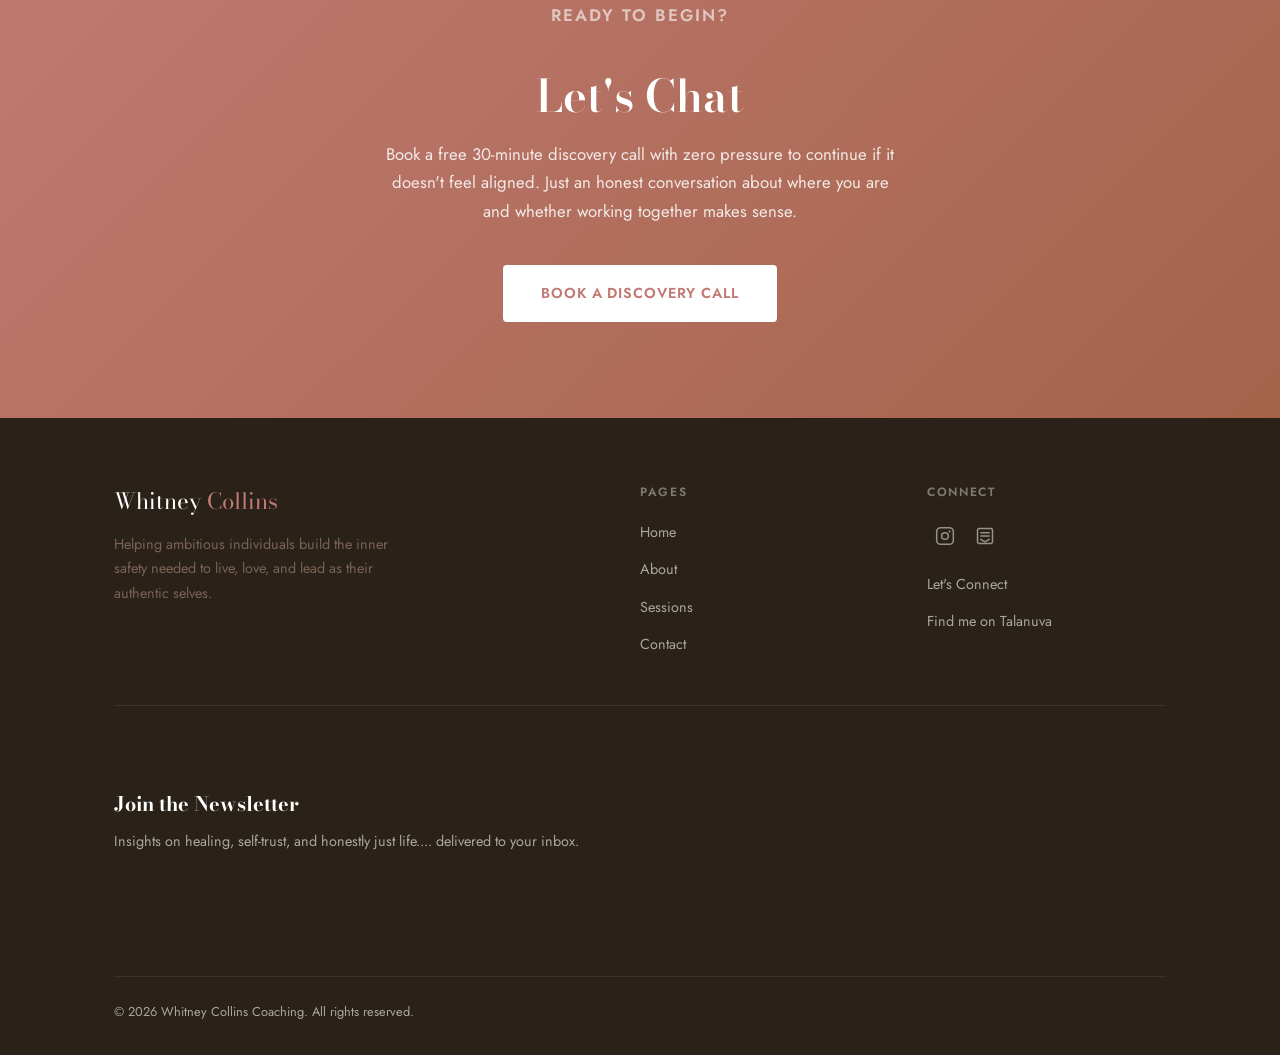
==== commit 84e6b772: "Update homepage hero copy: shame guide positioning Co-Authored-By: Claude Fable 5 <noreply@anthropic" ====
--- a/index.html
+++ b/index.html
@@ -43,16 +43,17 @@
     <div class="container">
       <div class="hero__inner">
         <div class="hero__content">
-          <p class="hero__eyebrow">Coaching and Personal Growth</p>
+          <p class="hero__eyebrow">Shame Guide &amp; Liberation Coach</p>
           <h1 class="hero__title">
-            The life you want is closer than you <span style="color:var(--terra)">think.</span>
+            You are not broken.<br>
+            You are just carrying something that was never meant to be <span style="color:var(--terra)">carried alone.</span>
           </h1>
           <p class="hero__subtitle">
-            For years, you may have been taught to prioritize everyone else's needs, expectations, and opinions while leaving yourself behind. Together, we'll reconnect with your own voice, build deep trust in yourself, and create a life where you feel aligned, confident, and authentic.
+            I guide people through shame that has settled into their body, their relationships, and their sense of self &mdash; as someone who has walked that terrain and found their way back.
           </p>
           <div class="hero__actions">
             <a href="contact.html" class="btn btn--primary">Book a Discovery Call</a>
-            <a href="about.html" class="btn btn--outline">Learn My Story</a>
+            <a href="about.html" class="btn btn--outline">Read My Story</a>
           </div>
         </div>
         <div class="hero__image-wrap">
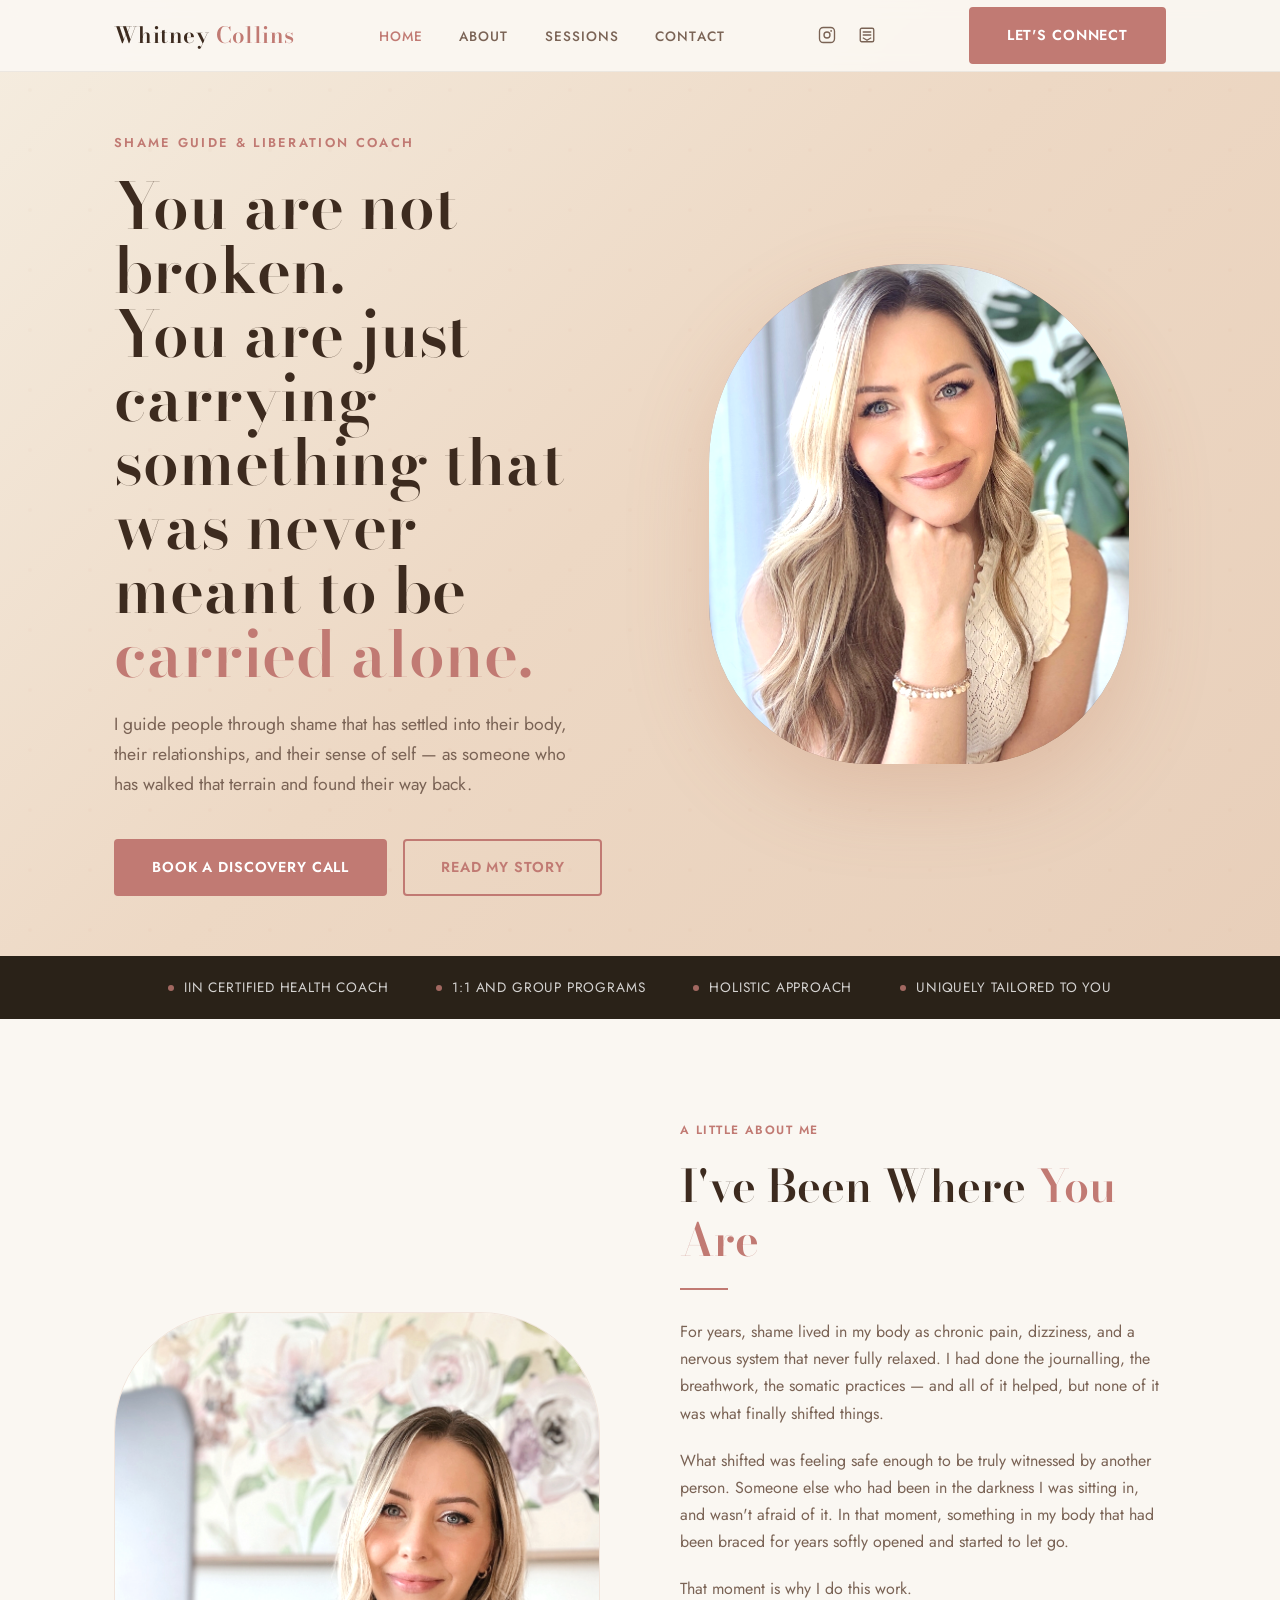
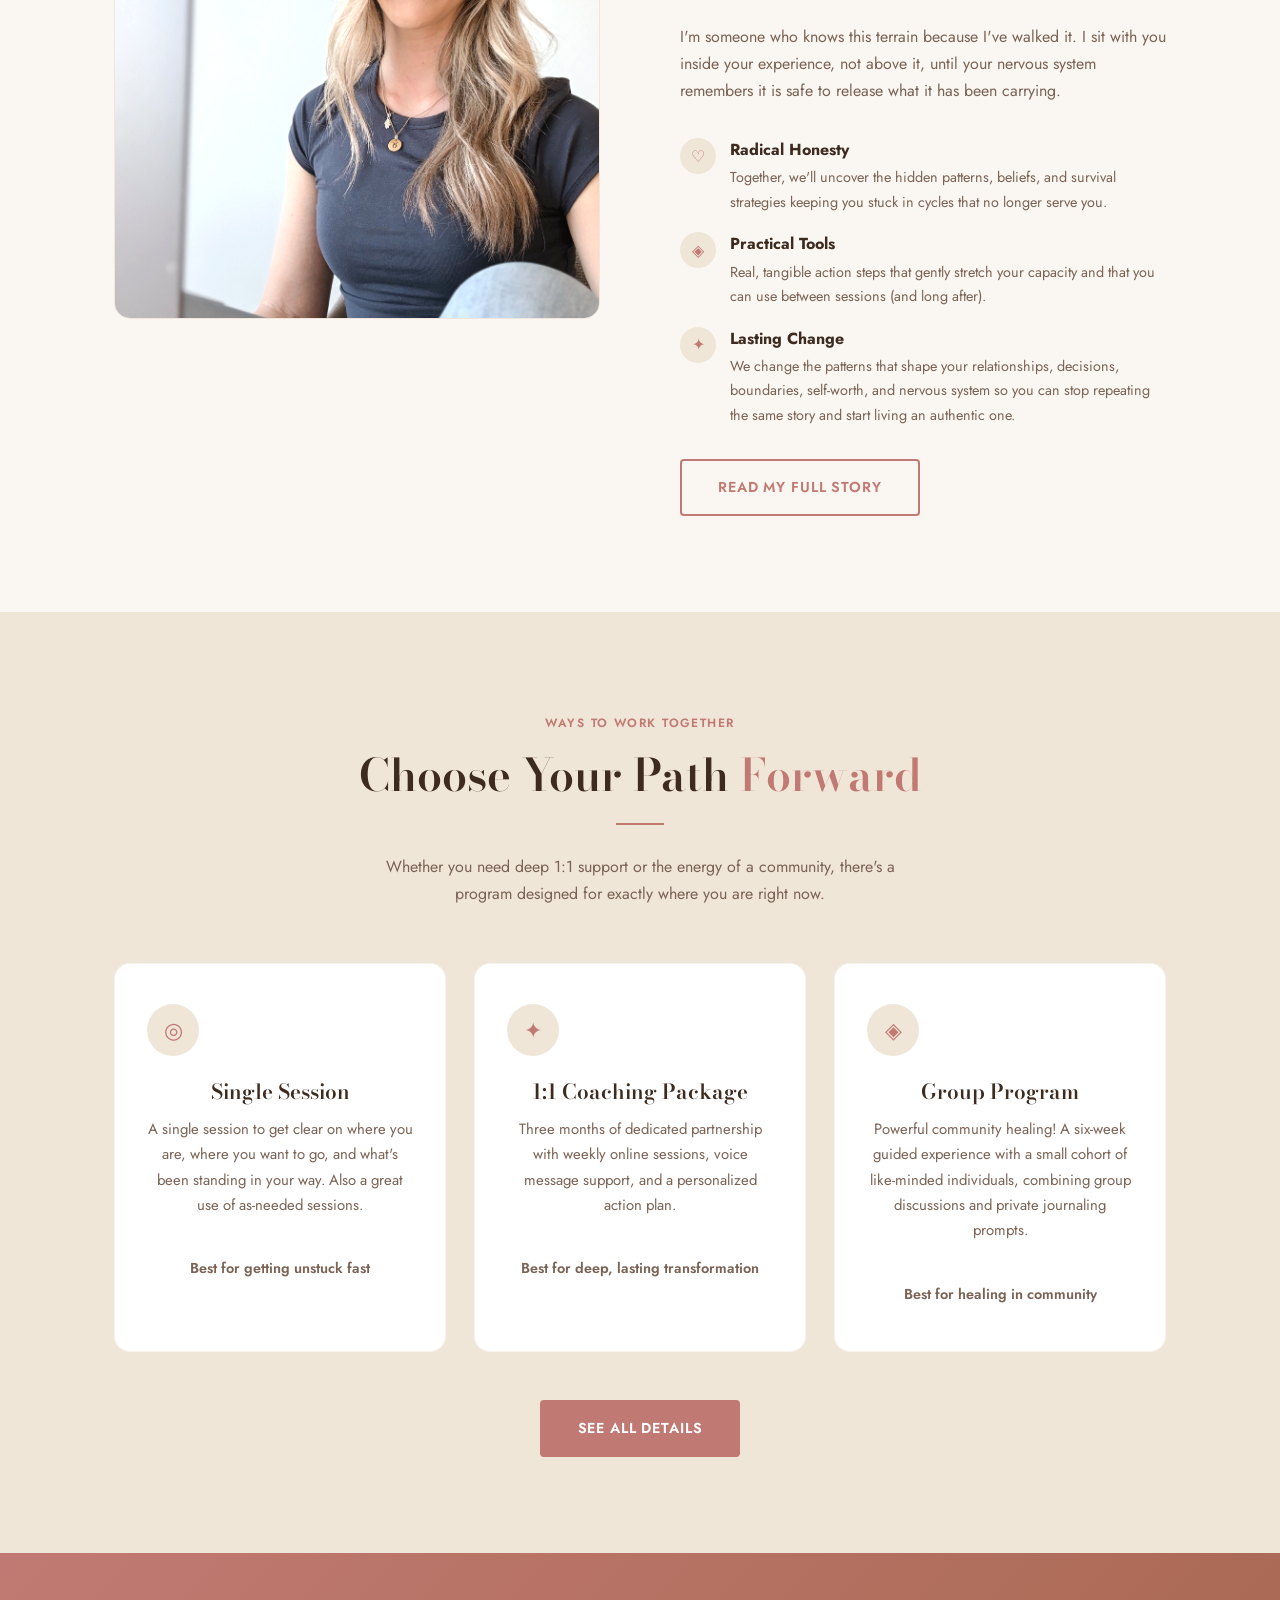
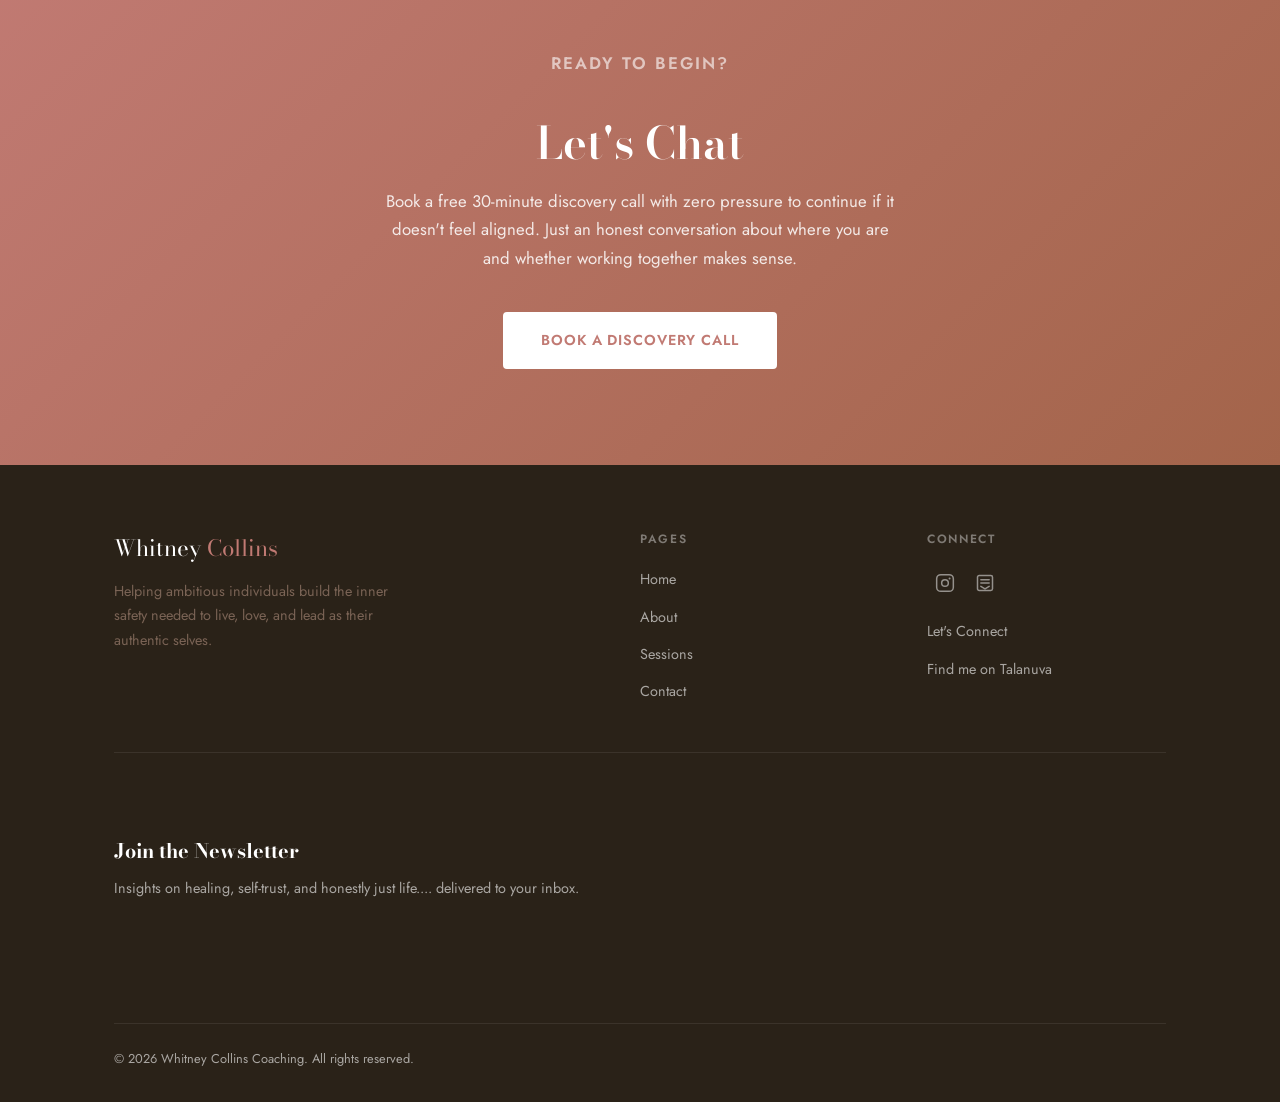
==== commit 101e9dbe: "Update homepage About section copy: shame work narrative Co-Authored-By: Claude Fable 5 <noreply@ant" ====
--- a/index.html
+++ b/index.html
@@ -88,9 +88,10 @@
           <p class="tag">A Little About Me</p>
           <h2>I've Been Where <span style="color:var(--terra)">You Are</span></h2>
           <div class="divider"></div>
-          <p>Have you found yourself checking all the boxes of life and hitting all the milestones only to ask yourself, "how did I get here?" or "why do I feel numb?" I know how that feels. I also know how it feels to know the moves you have to make, and yet how paralyzing it can be to actually take the leap.</p>
-          <p>If you're like me, and you're someone who's always felt like they're meant for more, spoiler: you are.</p>
-          <p>I'm devoted to helping ambitious individuals feel safe enough to express and be seen for who they truly are, not who they have been performing for everyone else. Your unique and authentic self is a gift to those around you, and it's begging to be expressed.</p>
+          <p>For years, shame lived in my body as chronic pain, dizziness, and a nervous system that never fully relaxed. I had done the journalling, the breathwork, the somatic practices &mdash; and all of it helped, but none of it was what finally shifted things.</p>
+          <p>What shifted was feeling safe enough to be truly witnessed by another person. Someone else who had been in the darkness I was sitting in, and wasn't afraid of it. In that moment, something in my body that had been braced for years softly opened and started to let go.</p>
+          <p>That moment is why I do this work.</p>
+          <p>I'm someone who knows this terrain because I've walked it. I sit with you inside your experience, not above it, until your nervous system remembers it is safe to release what it has been carrying.</p>
           <div class="values">
             <div class="values__item">
               <div class="values__icon">♡</div>
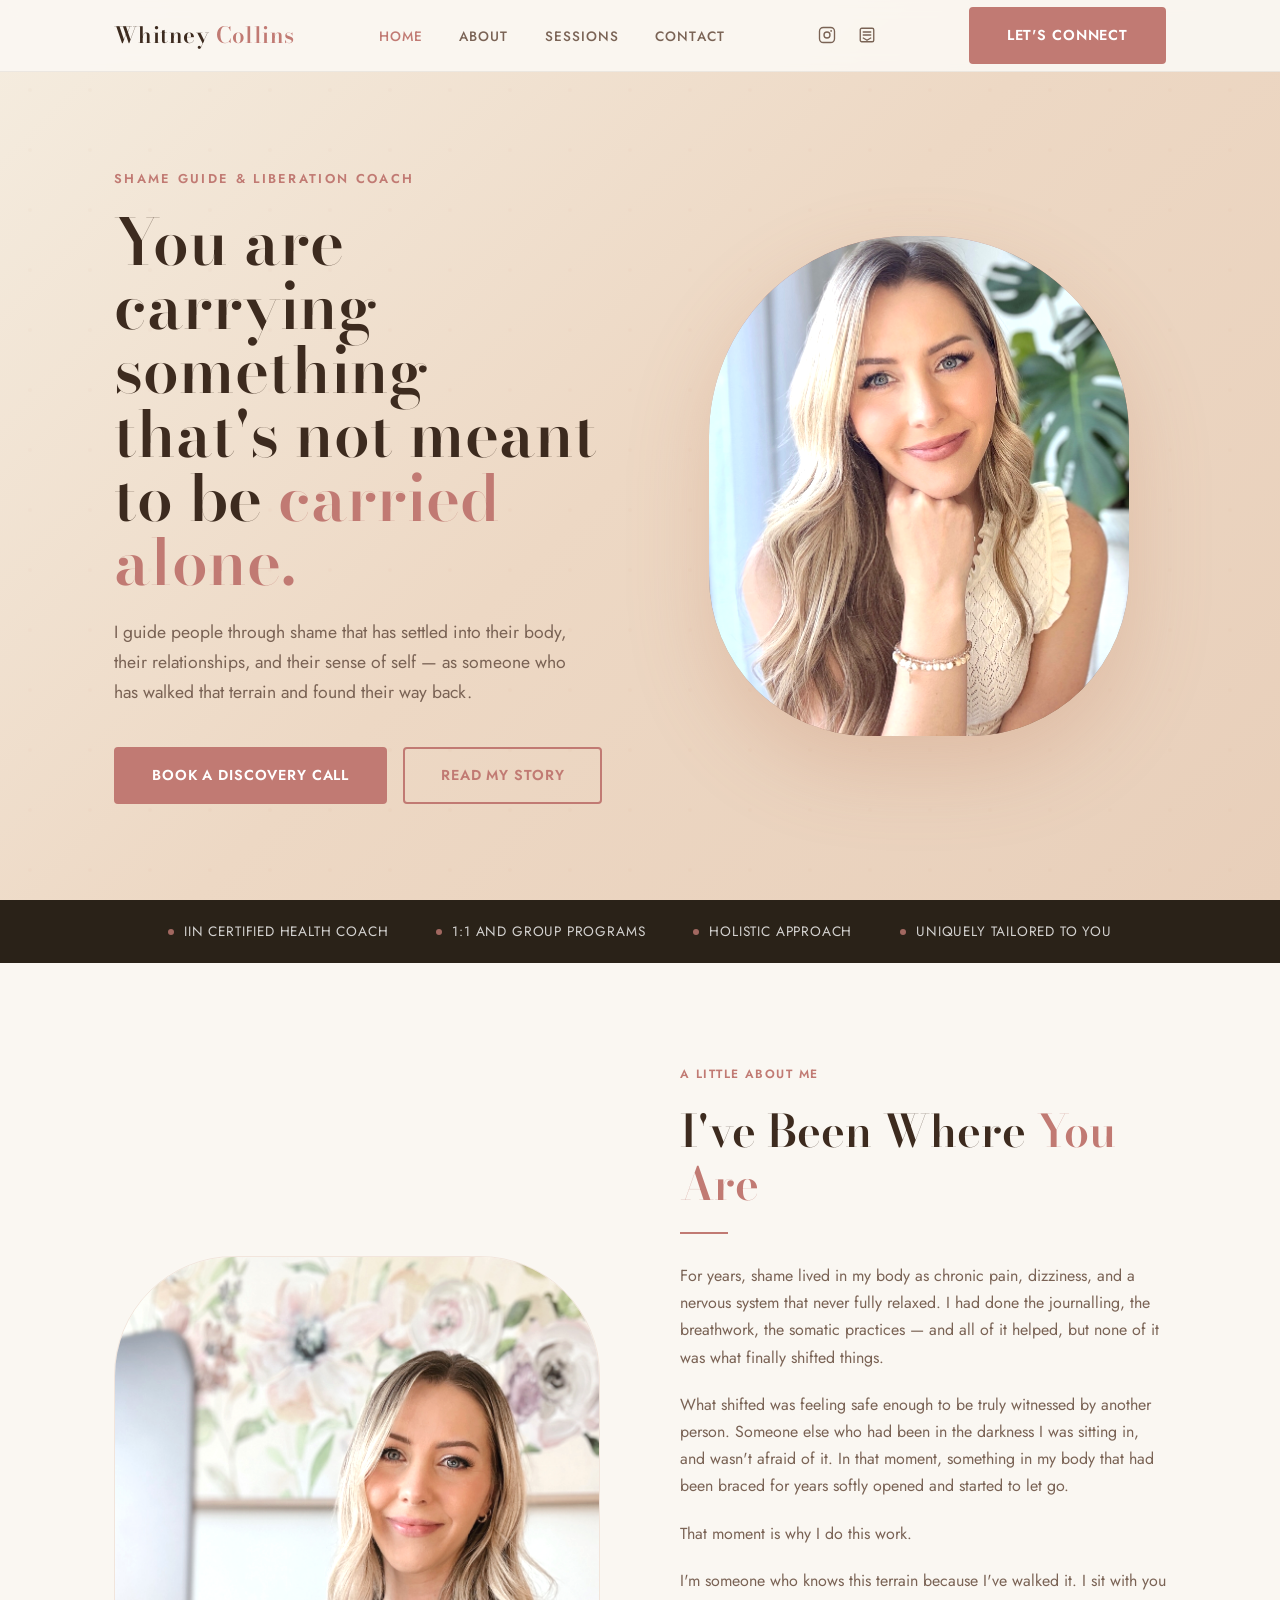
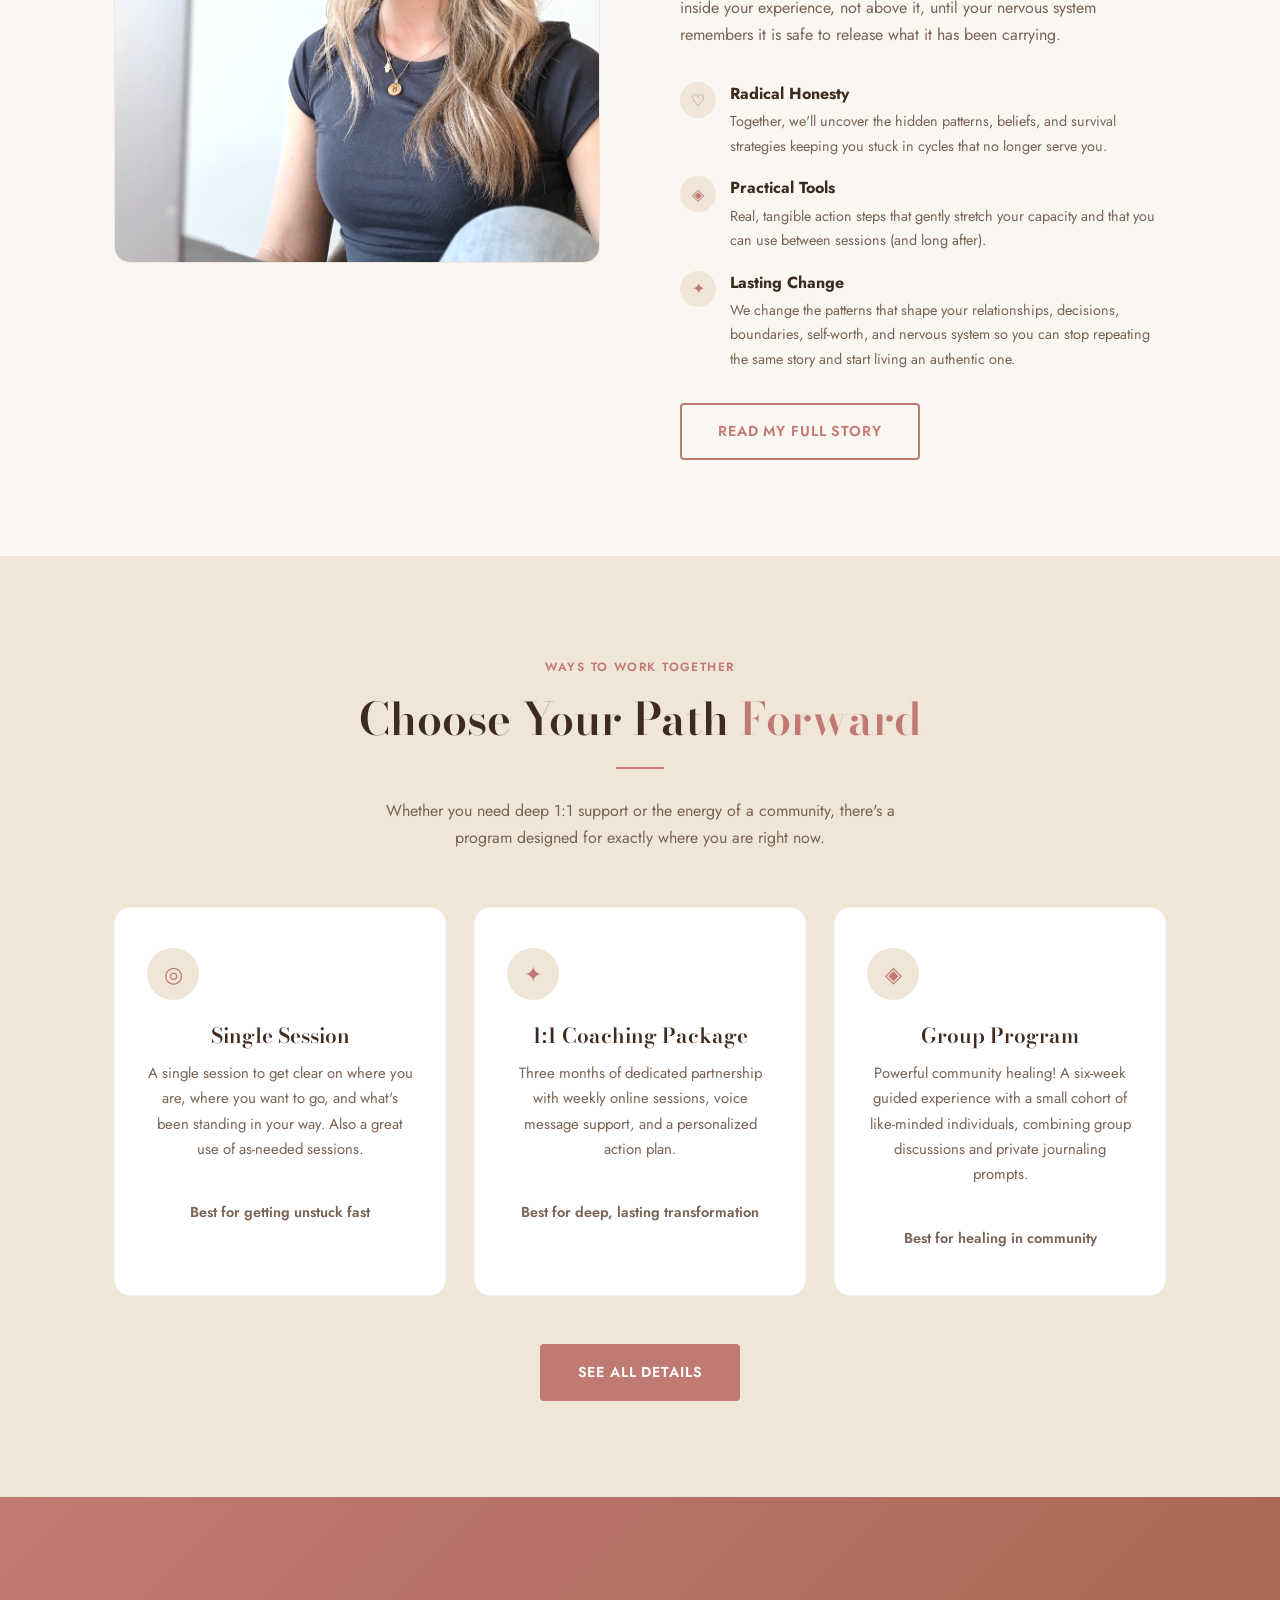
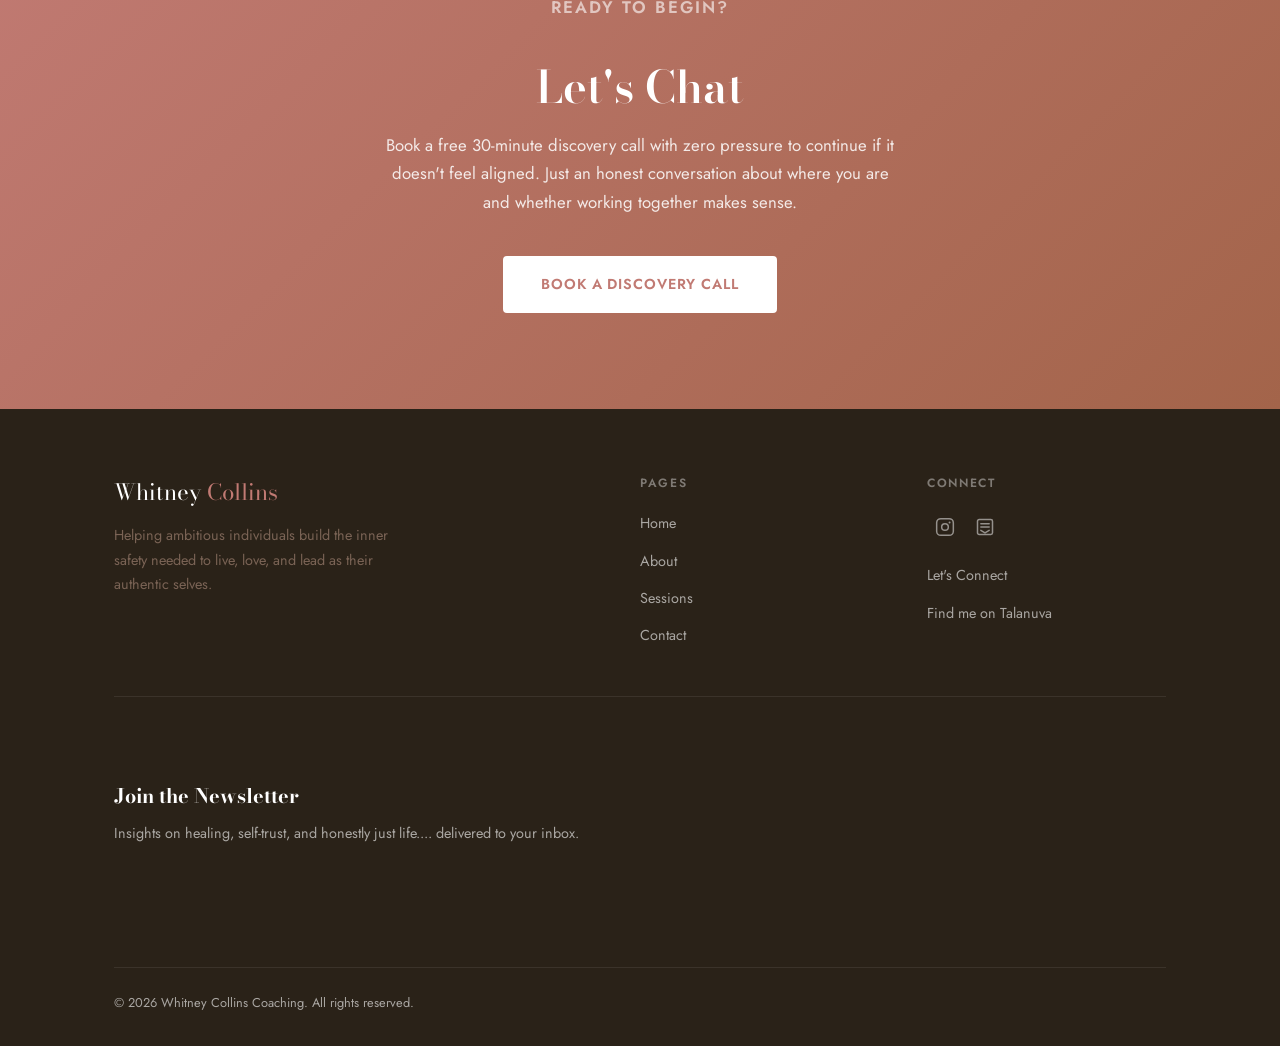
==== commit 075ace69: "Shorten hero headline Co-Authored-By: Claude Fable 5 <noreply@anthropic.com>" ====
--- a/index.html
+++ b/index.html
@@ -45,8 +45,7 @@
         <div class="hero__content">
           <p class="hero__eyebrow">Shame Guide &amp; Liberation Coach</p>
           <h1 class="hero__title">
-            You are not broken.<br>
-            You are just carrying something that was never meant to be <span style="color:var(--terra)">carried alone.</span>
+            You are carrying something that's not meant to be <span style="color:var(--terra)">carried alone.</span>
           </h1>
           <p class="hero__subtitle">
             I guide people through shame that has settled into their body, their relationships, and their sense of self &mdash; as someone who has walked that terrain and found their way back.
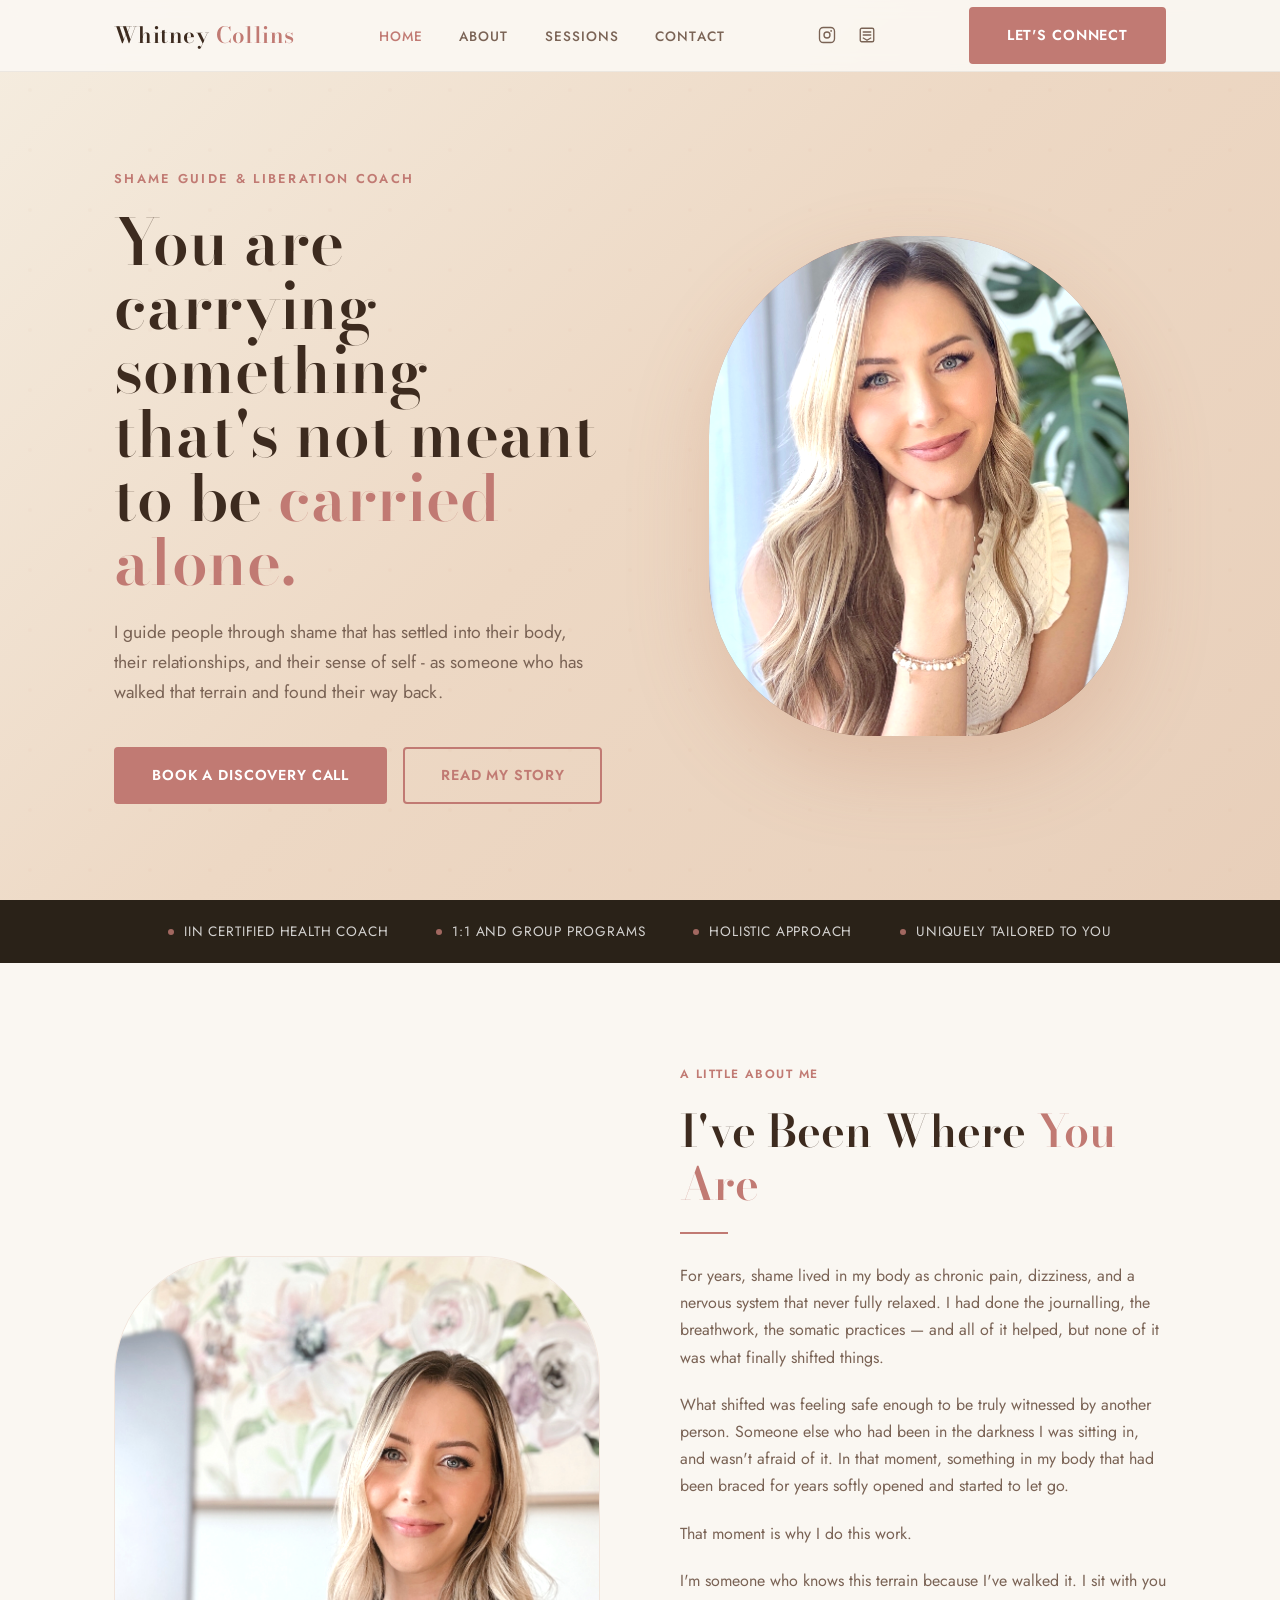
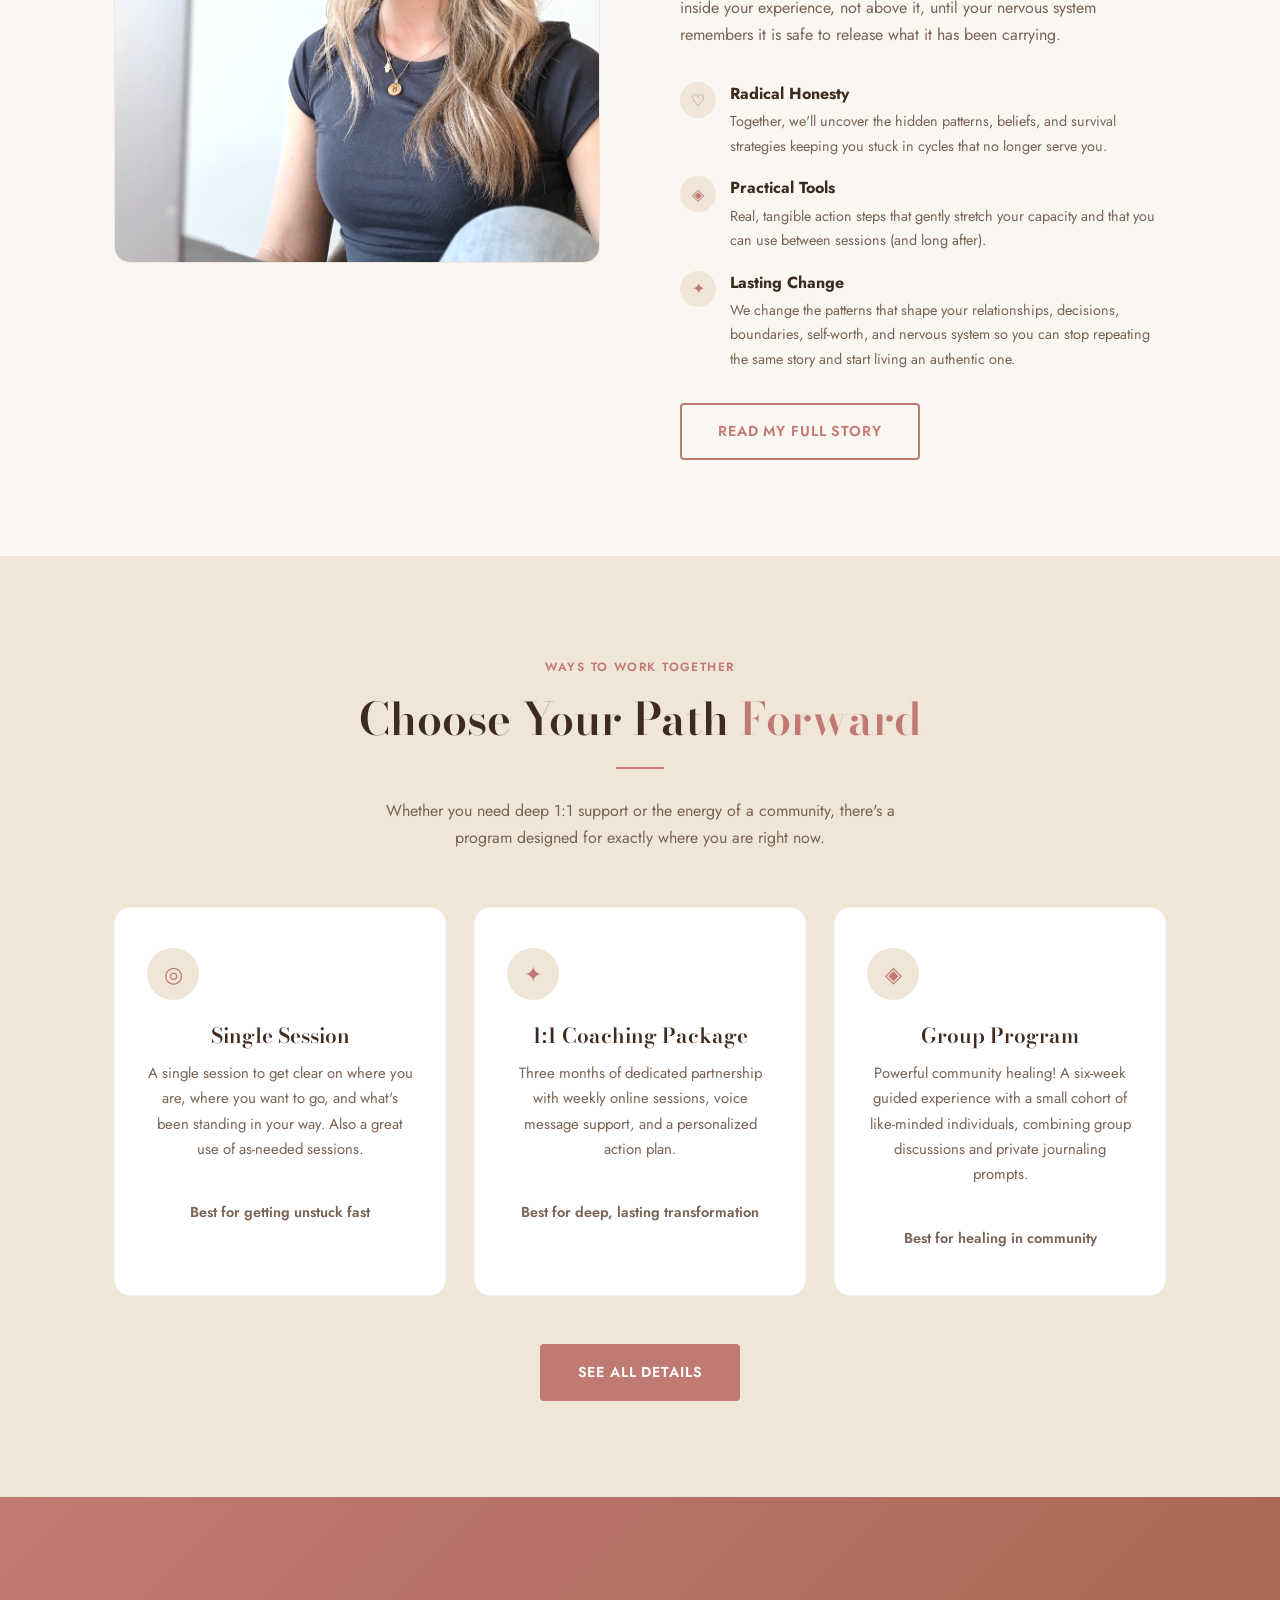
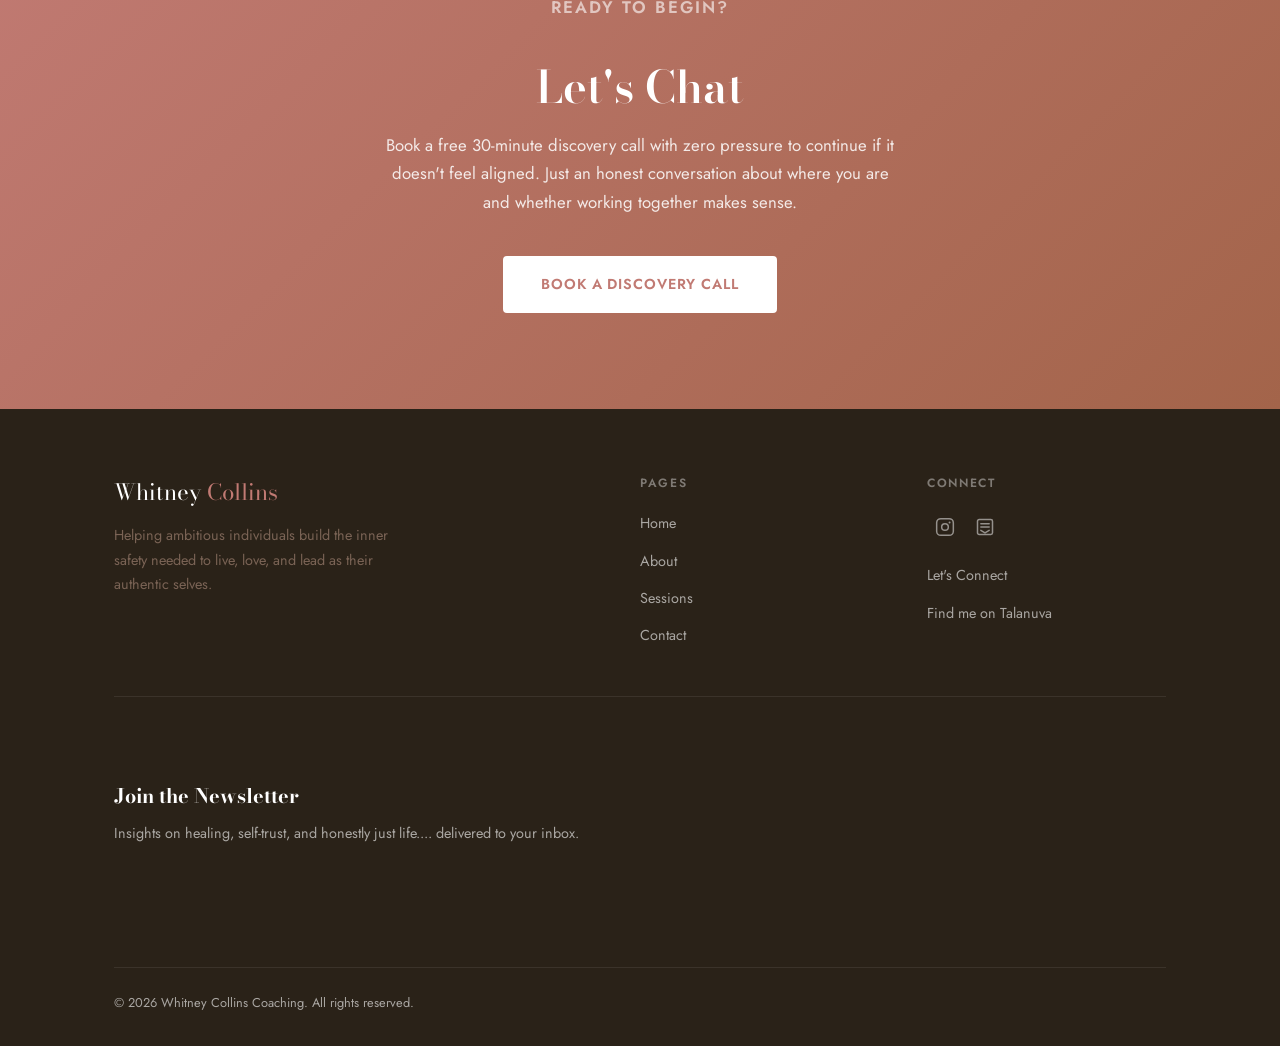
==== commit 2a09e311: "Use hyphen instead of em dash in hero subheadline Co-Authored-By: Claude Fable 5 <noreply@anthropic." ====
--- a/index.html
+++ b/index.html
@@ -48,7 +48,7 @@
             You are carrying something that's not meant to be <span style="color:var(--terra)">carried alone.</span>
           </h1>
           <p class="hero__subtitle">
-            I guide people through shame that has settled into their body, their relationships, and their sense of self &mdash; as someone who has walked that terrain and found their way back.
+            I guide people through shame that has settled into their body, their relationships, and their sense of self - as someone who has walked that terrain and found their way back.
           </p>
           <div class="hero__actions">
             <a href="contact.html" class="btn btn--primary">Book a Discovery Call</a>
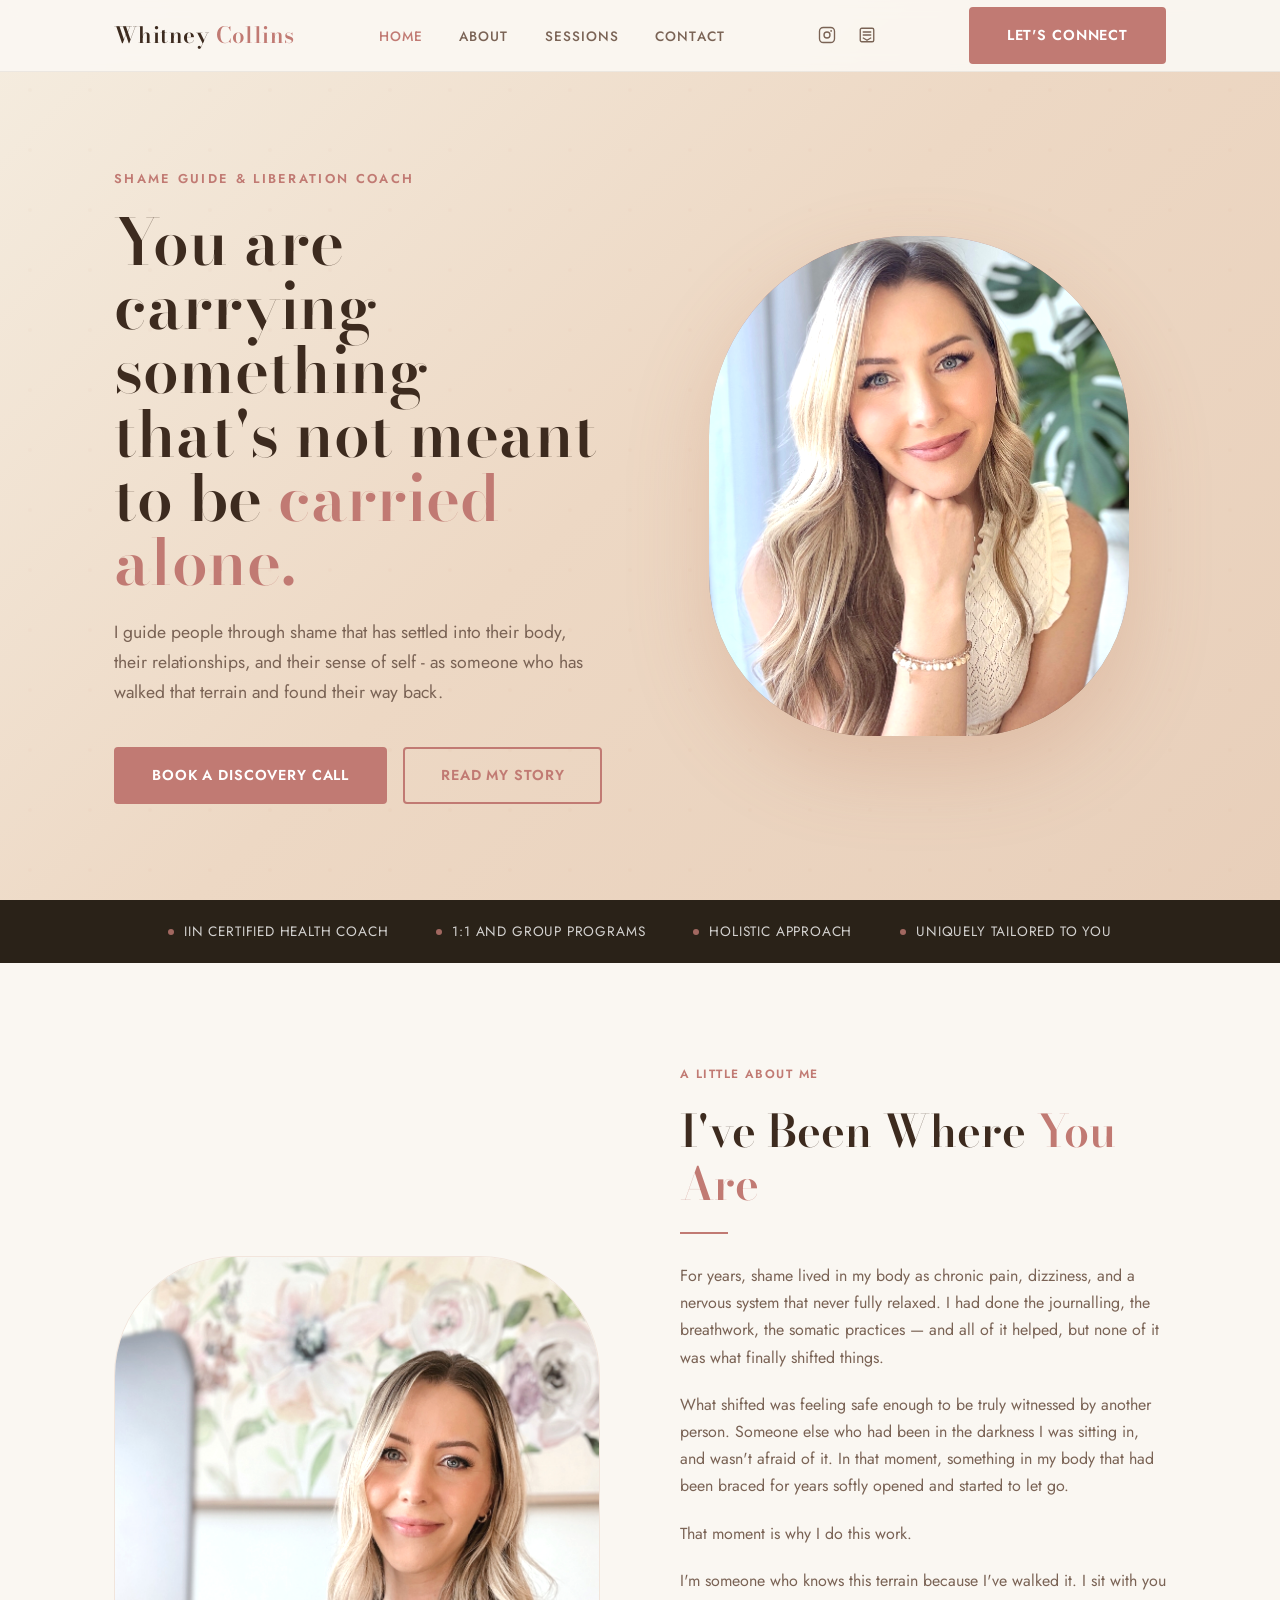
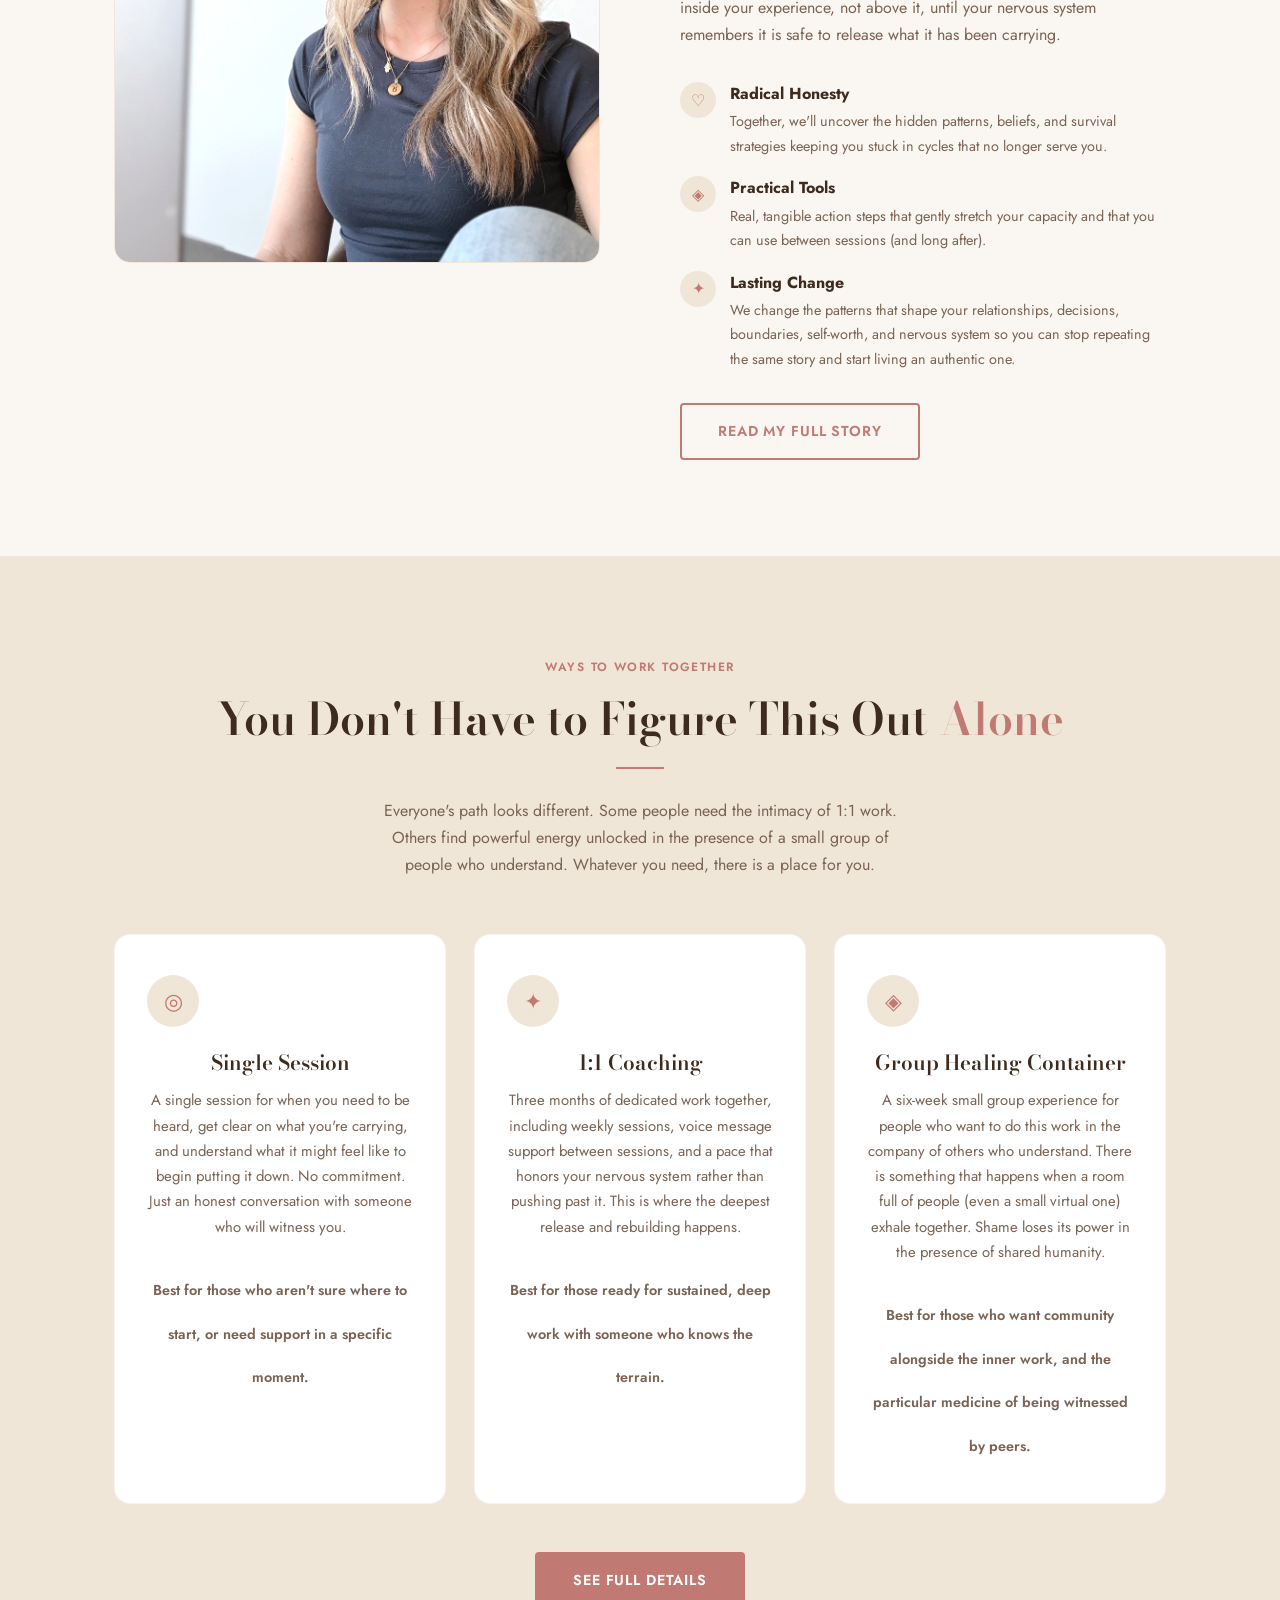
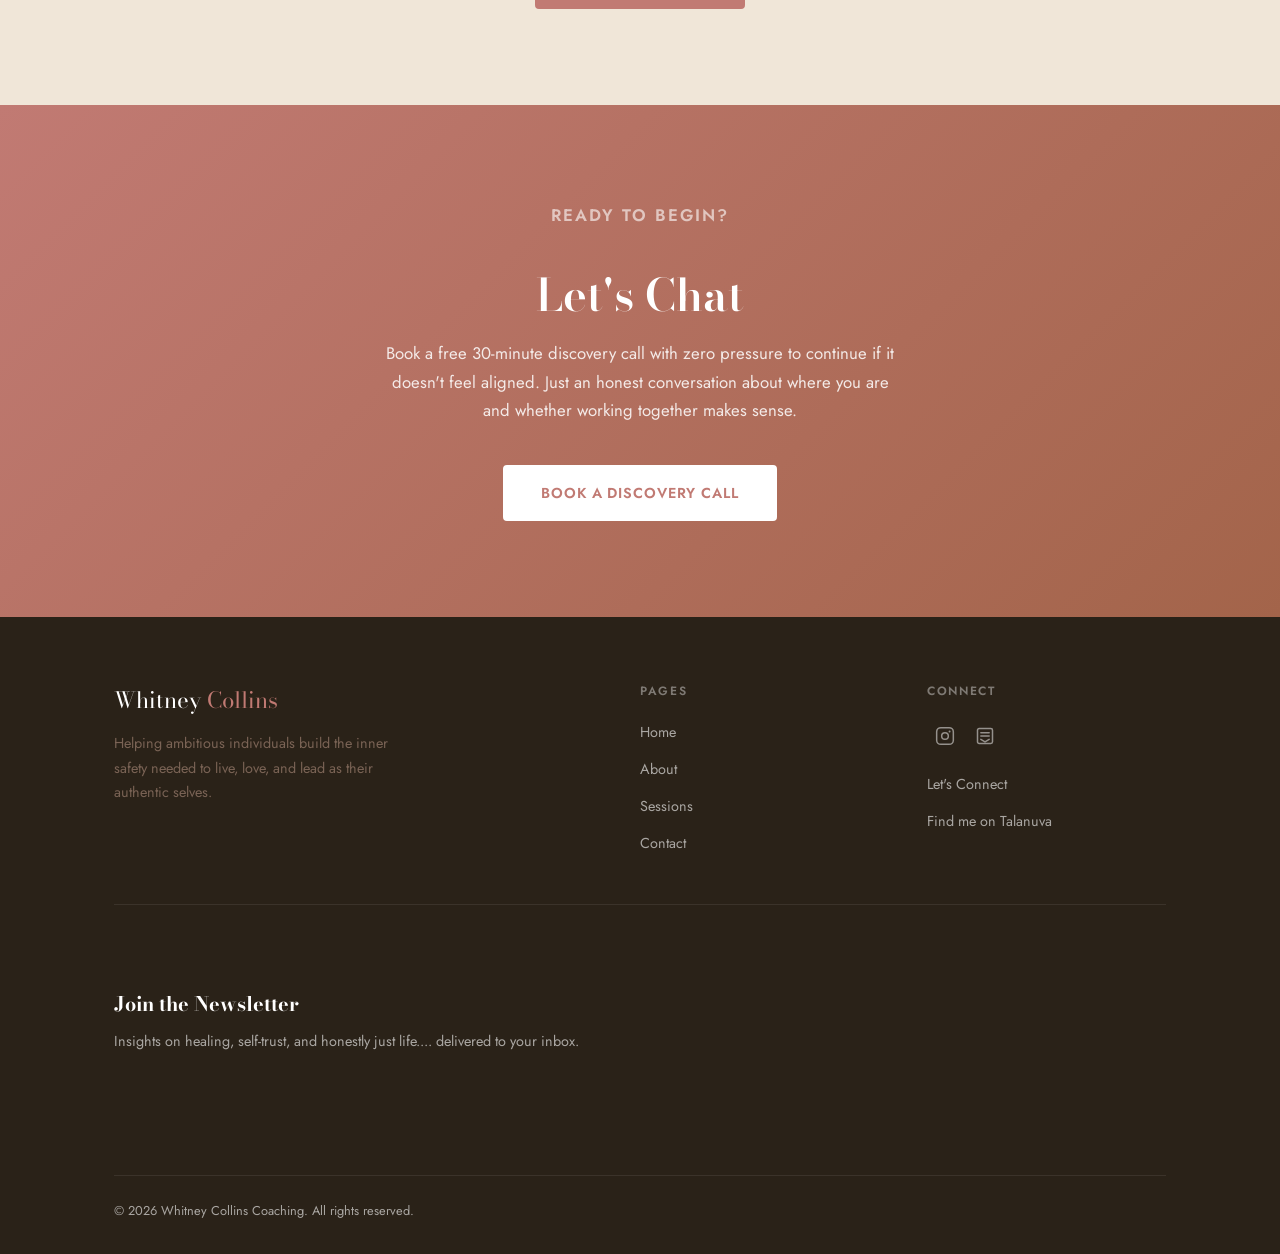
==== commit 07c6004a: "Rework services preview: new headline, intro, card copy and names Co-Authored-By: Claude Fable 5 <no" ====
--- a/index.html
+++ b/index.html
@@ -124,31 +124,31 @@
   <section class="section section--alt">
     <div class="container text-center">
       <p class="tag">Ways to Work Together</p>
-      <h2>Choose Your Path <span style="color:var(--terra)">Forward</span></h2>
+      <h2>You Don't Have to Figure This Out <span style="color:var(--terra)">Alone</span></h2>
       <div class="divider divider--center"></div>
-      <p style="max-width:520px;margin:0 auto;">Whether you need deep 1:1 support or the energy of a community, there's a program designed for exactly where you are right now.</p>
+      <p style="max-width:520px;margin:0 auto;">Everyone's path looks different. Some people need the intimacy of 1:1 work. Others find powerful energy unlocked in the presence of a small group of people who understand. Whatever you need, there is a place for you.</p>
       <div class="services-grid">
         <div class="service-card">
           <div class="service-card__icon">◎</div>
           <h3>Single Session</h3>
-          <p>A single session to get clear on where you are, where you want to go, and what's been standing in your way. Also a great use of as-needed sessions.</p>
-          <div class="service-card__price"><span>Best for getting unstuck fast</span></div>
+          <p>A single session for when you need to be heard, get clear on what you're carrying, and understand what it might feel like to begin putting it down. No commitment. Just an honest conversation with someone who will witness you.</p>
+          <div class="service-card__price"><span>Best for those who aren't sure where to start, or need support in a specific moment.</span></div>
         </div>
         <div class="service-card">
           <div class="service-card__icon">✦</div>
-          <h3>1:1 Coaching Package</h3>
-          <p>Three months of dedicated partnership with weekly online sessions, voice message support, and a personalized action plan.</p>
-          <div class="service-card__price"><span>Best for deep, lasting transformation</span></div>
+          <h3>1:1 Coaching</h3>
+          <p>Three months of dedicated work together, including weekly sessions, voice message support between sessions, and a pace that honors your nervous system rather than pushing past it. This is where the deepest release and rebuilding happens.</p>
+          <div class="service-card__price"><span>Best for those ready for sustained, deep work with someone who knows the terrain.</span></div>
         </div>
         <div class="service-card">
           <div class="service-card__icon">◈</div>
-          <h3>Group Program</h3>
-          <p>Powerful community healing! A six-week guided experience with a small cohort of like-minded individuals, combining group discussions and private journaling prompts.</p>
-          <div class="service-card__price"><span>Best for healing in community</span></div>
+          <h3>Group Healing Container</h3>
+          <p>A six-week small group experience for people who want to do this work in the company of others who understand. There is something that happens when a room full of people (even a small virtual one) exhale together. Shame loses its power in the presence of shared humanity.</p>
+          <div class="service-card__price"><span>Best for those who want community alongside the inner work, and the particular medicine of being witnessed by peers.</span></div>
         </div>
       </div>
       <div style="margin-top:48px;">
-        <a href="services.html" class="btn btn--primary">See All Details</a>
+        <a href="services.html" class="btn btn--primary">See Full Details</a>
       </div>
     </div>
   </section>
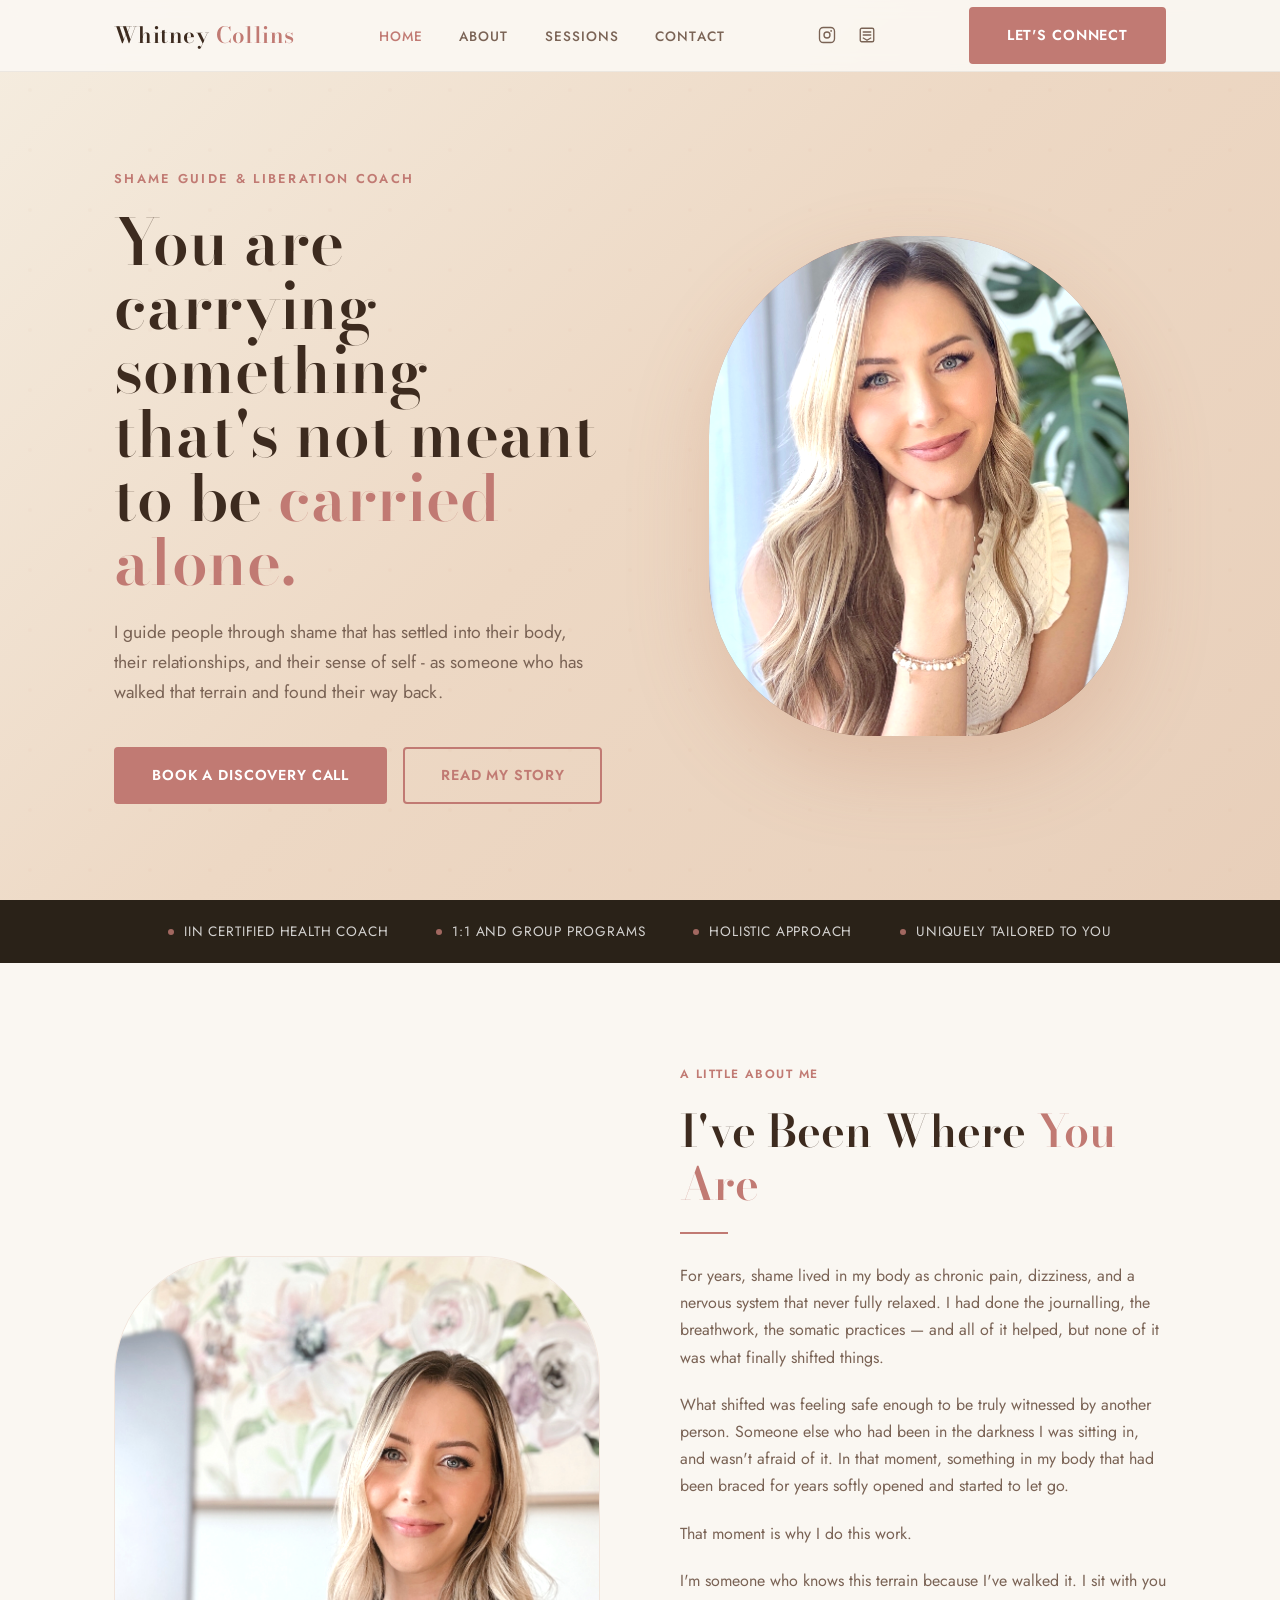
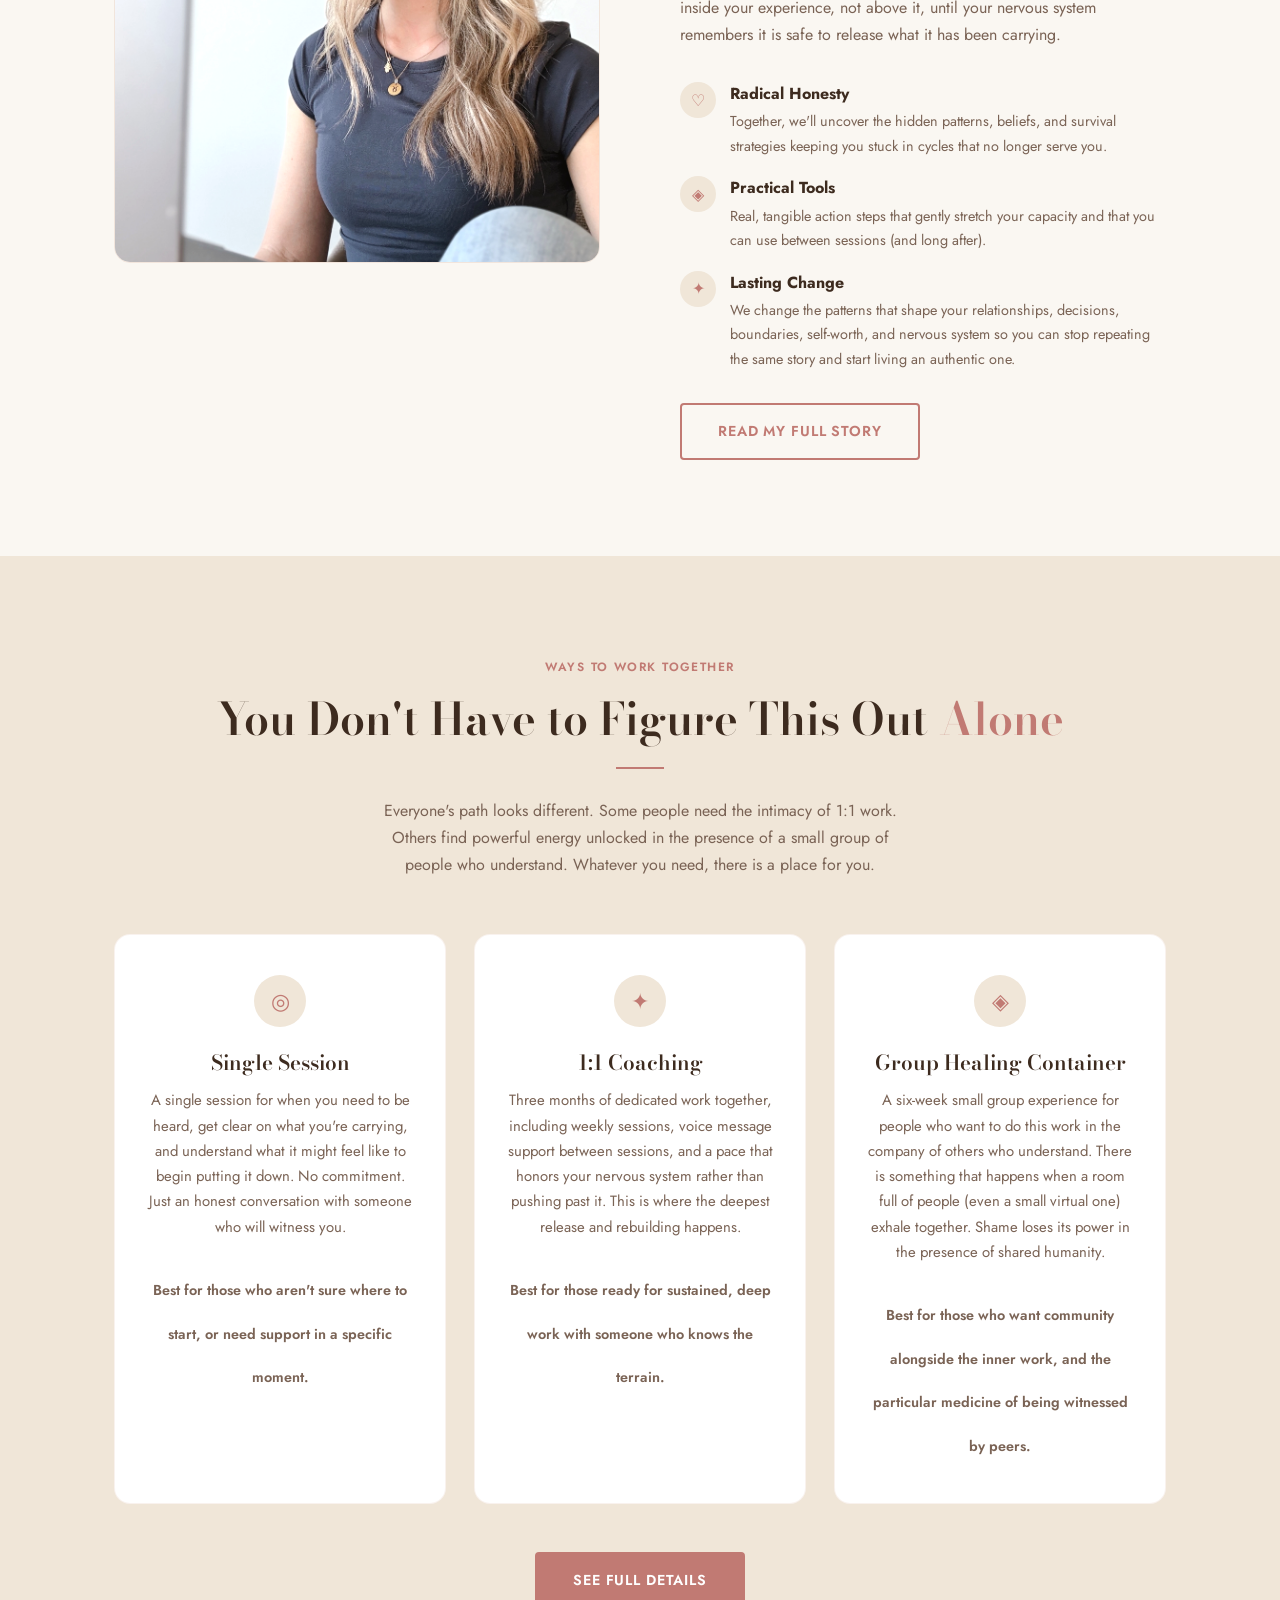
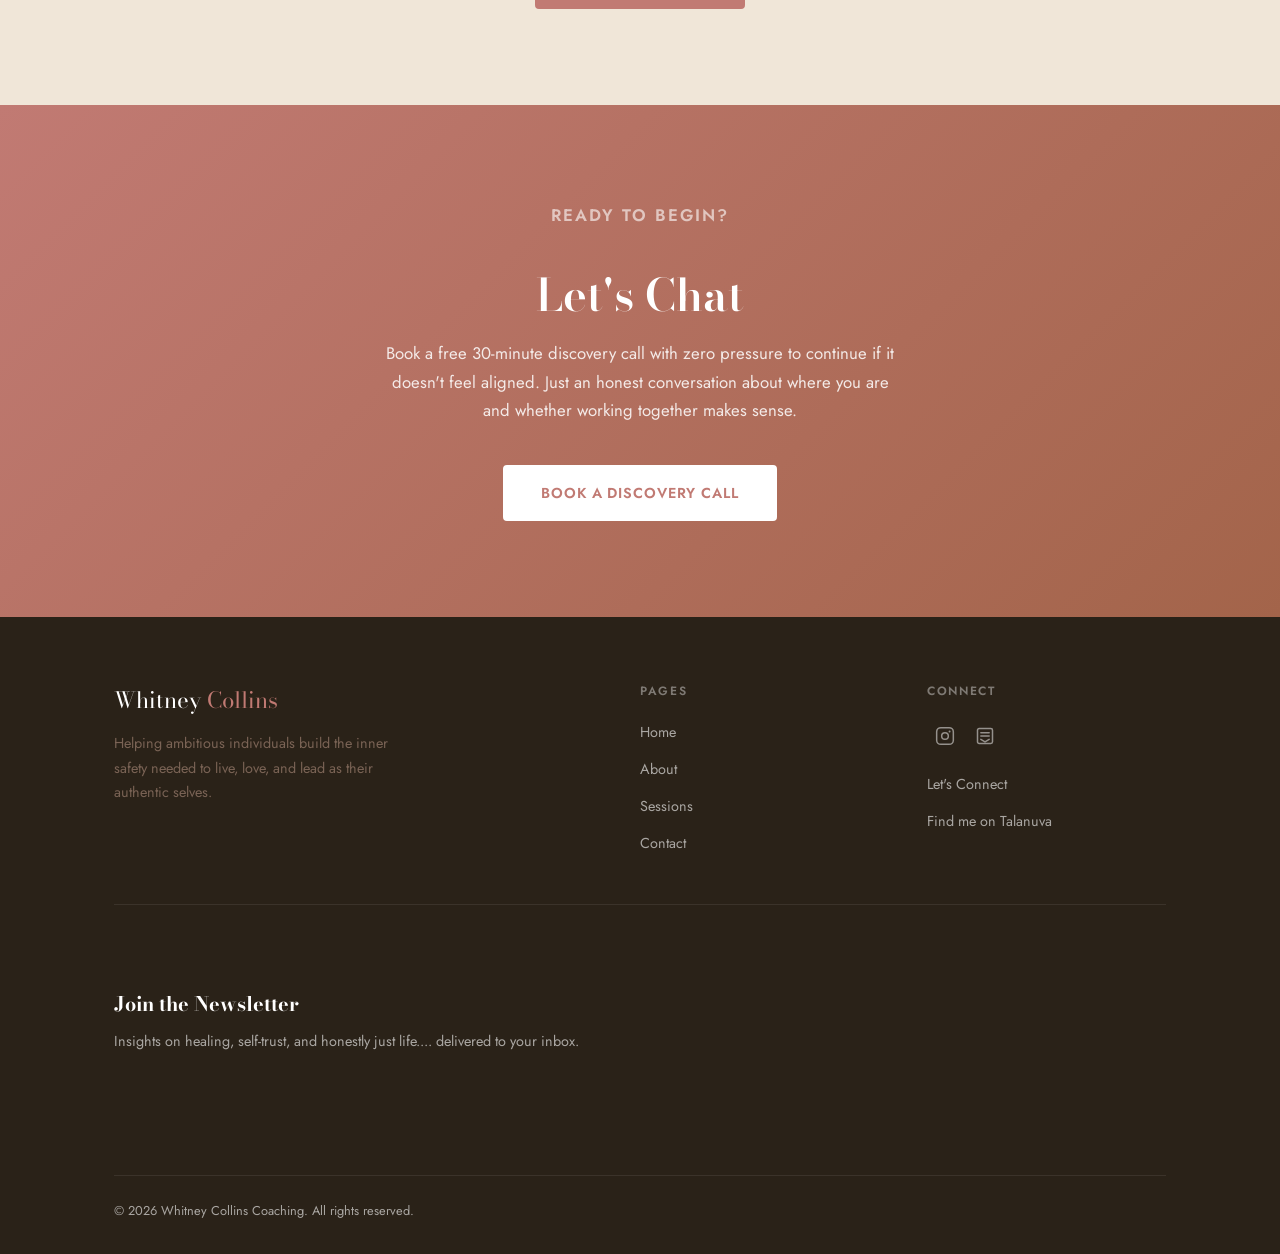
==== commit 24e0d737: "Replace remaining 'transformation' with 'liberation' in title and links tagline Co-Authored-By: Clau" ====
--- a/index.html
+++ b/index.html
@@ -3,7 +3,7 @@
 <head>
   <meta charset="UTF-8" />
   <meta name="viewport" content="width=device-width, initial-scale=1.0" />
-  <title>Whitney Collins | Self-Trust, Purpose, and Personal Transformation</title>
+  <title>Whitney Collins | Self-Trust, Purpose, and Personal Liberation</title>
   <link rel="preconnect" href="https://fonts.googleapis.com" />
   <link rel="preconnect" href="https://fonts.gstatic.com" crossorigin />
   <link href="https://fonts.googleapis.com/css2?family=Bodoni+Moda:ital,opsz,wght@0,6..96,400;0,6..96,600;1,6..96,400;1,6..96,600&family=Jost:wght@300;400;500;600&display=swap" rel="stylesheet" />
--- a/style.css
+++ b/style.css
@@ -287,7 +287,7 @@
   width: 52px; height: 52px; border-radius: 50%;
   background: var(--warm-light); display: flex; align-items: center;
   justify-content: center; color: var(--terra); font-size: 1.4rem;
-  margin-bottom: 24px;
+  margin: 0 auto 24px;
 }
 .service-card h3 { margin-bottom: 12px; font-size: 1.3rem; }
 .service-card p { font-size: .93rem; margin-bottom: 24px; }
@@ -507,9 +507,18 @@
 .service-row {
   background: var(--white); border-radius: 16px; padding: 48px;
   border: 1px solid rgba(193,125,92,.1);
-  display: grid; grid-template-columns: 1fr auto; gap: 40px; align-items: center;
+  display: grid; grid-template-columns: 1fr auto; gap: 40px; align-items: start;
 }
 .service-row__meta { text-align: right; }
+.service-row__sublabel {
+  font-family: var(--font-body); font-weight: 600; font-size: .72rem;
+  letter-spacing: .12em; text-transform: uppercase; color: var(--terra);
+  margin: 28px 0 12px;
+}
+.qualifies { list-style: none; display: flex; flex-direction: column; gap: 8px; margin-bottom: 4px; }
+.qualifies li { display: flex; align-items: flex-start; gap: 10px; font-size: .9rem; color: var(--text-light); }
+.qualifies li::before { content: '›'; color: var(--terra); font-weight: 700; flex-shrink: 0; }
+.service-row__note { font-size: .78rem; color: var(--text-light); margin-top: 14px; font-style: italic; }
 .service-row__price {
   font-family: var(--font-head); font-size: 2.2rem;
   color: var(--terra); font-weight: 600; line-height: 1;
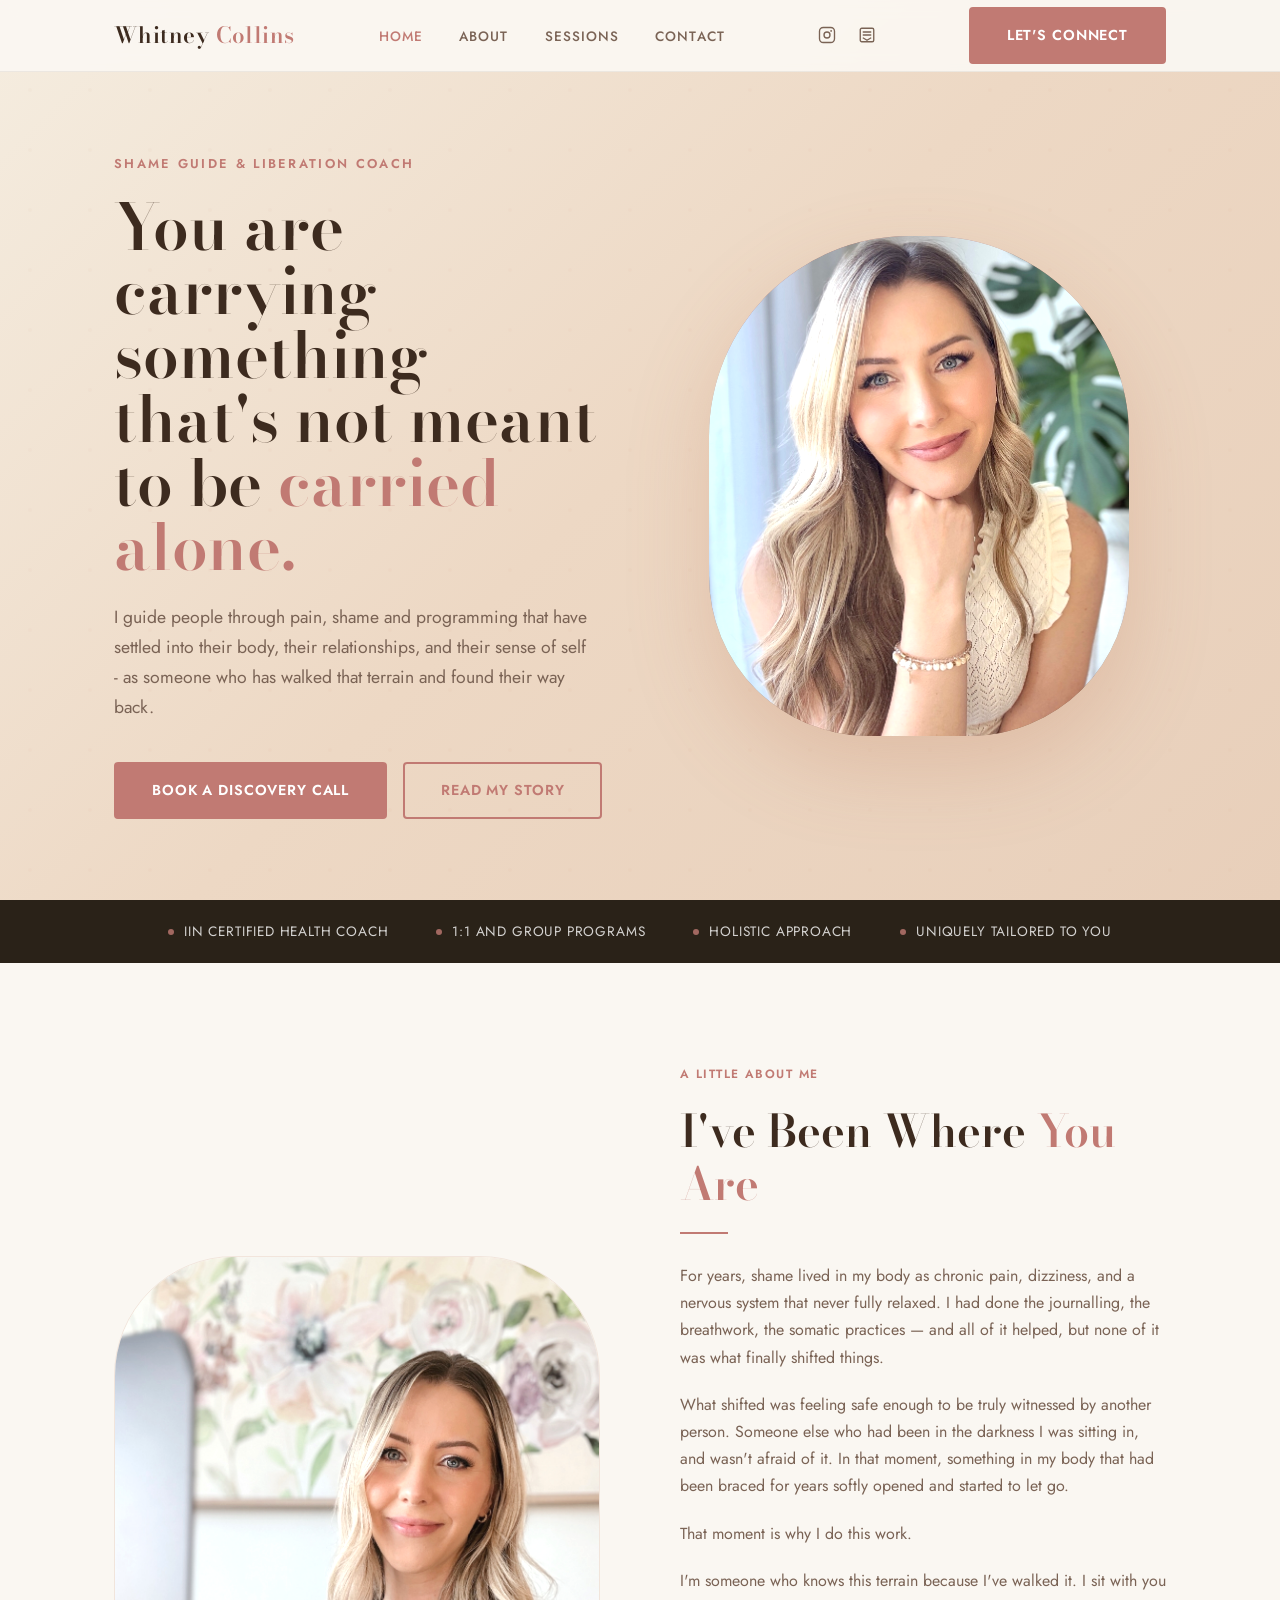
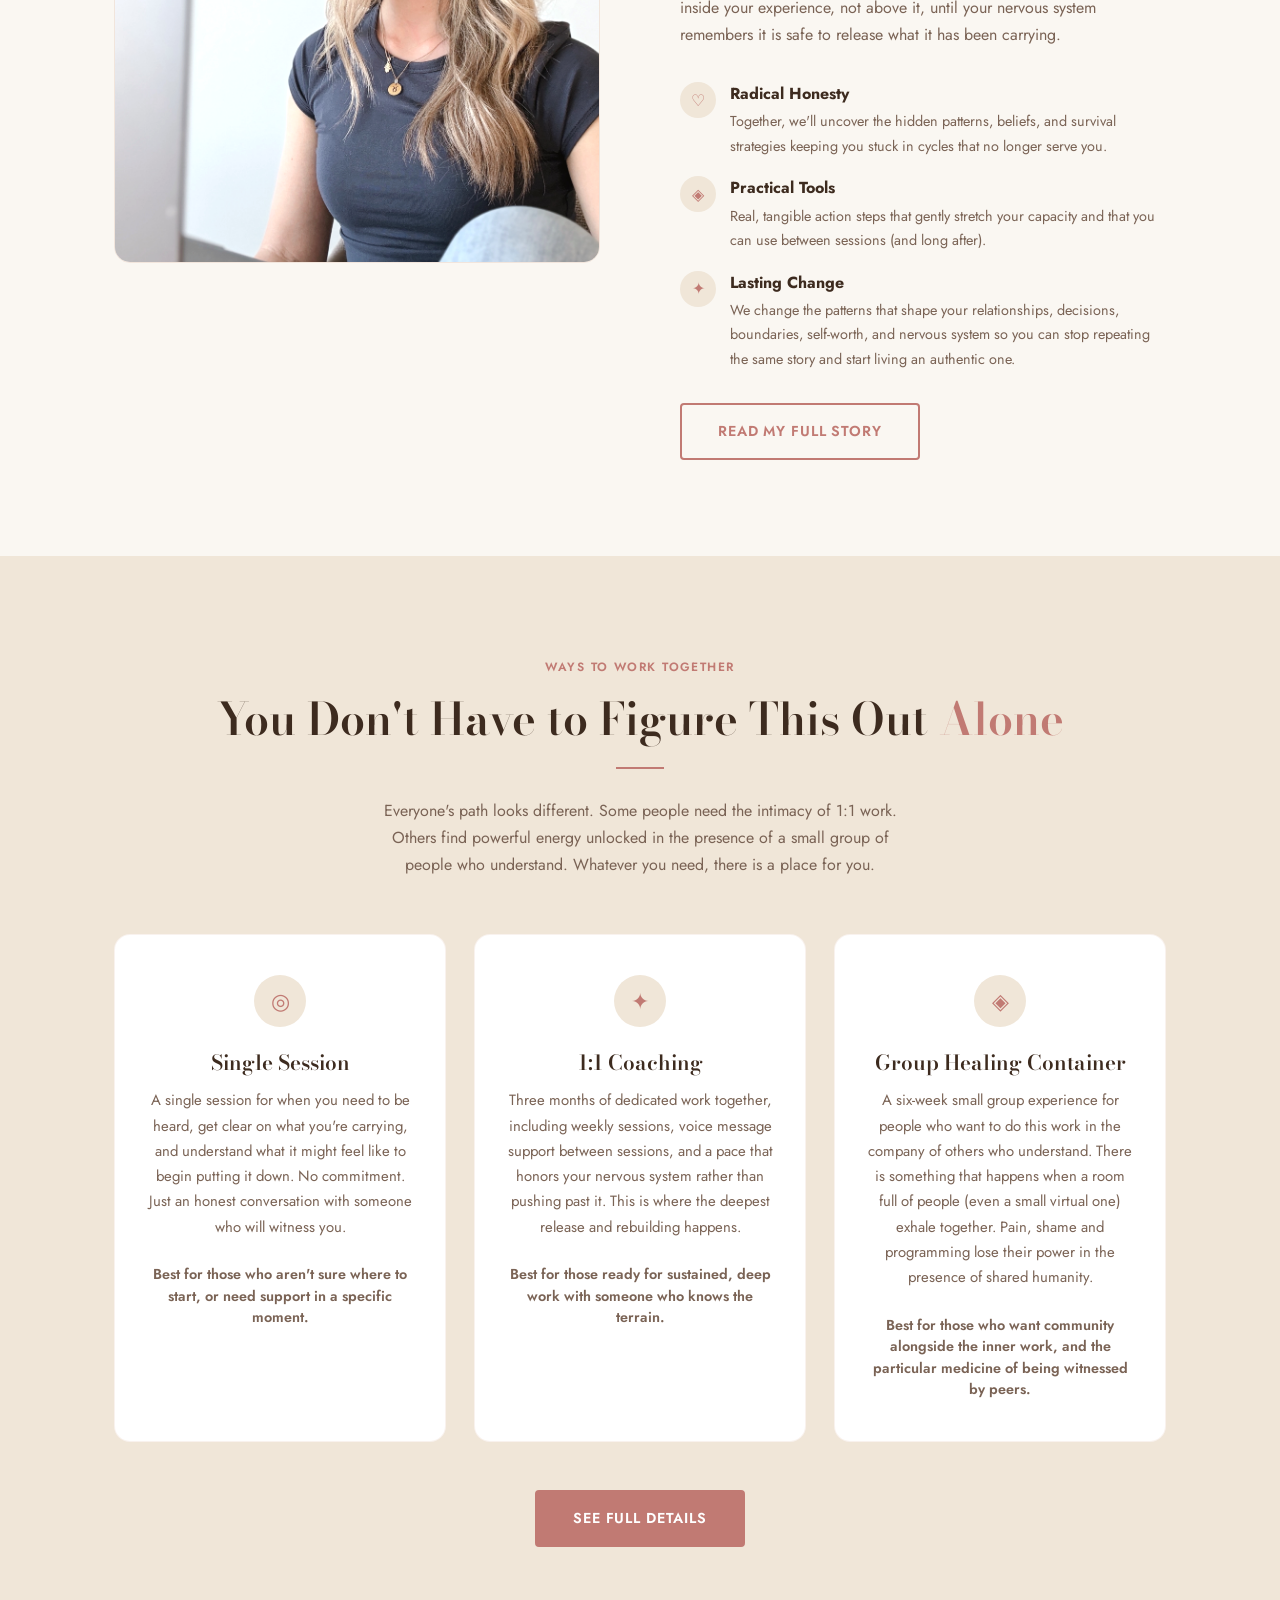
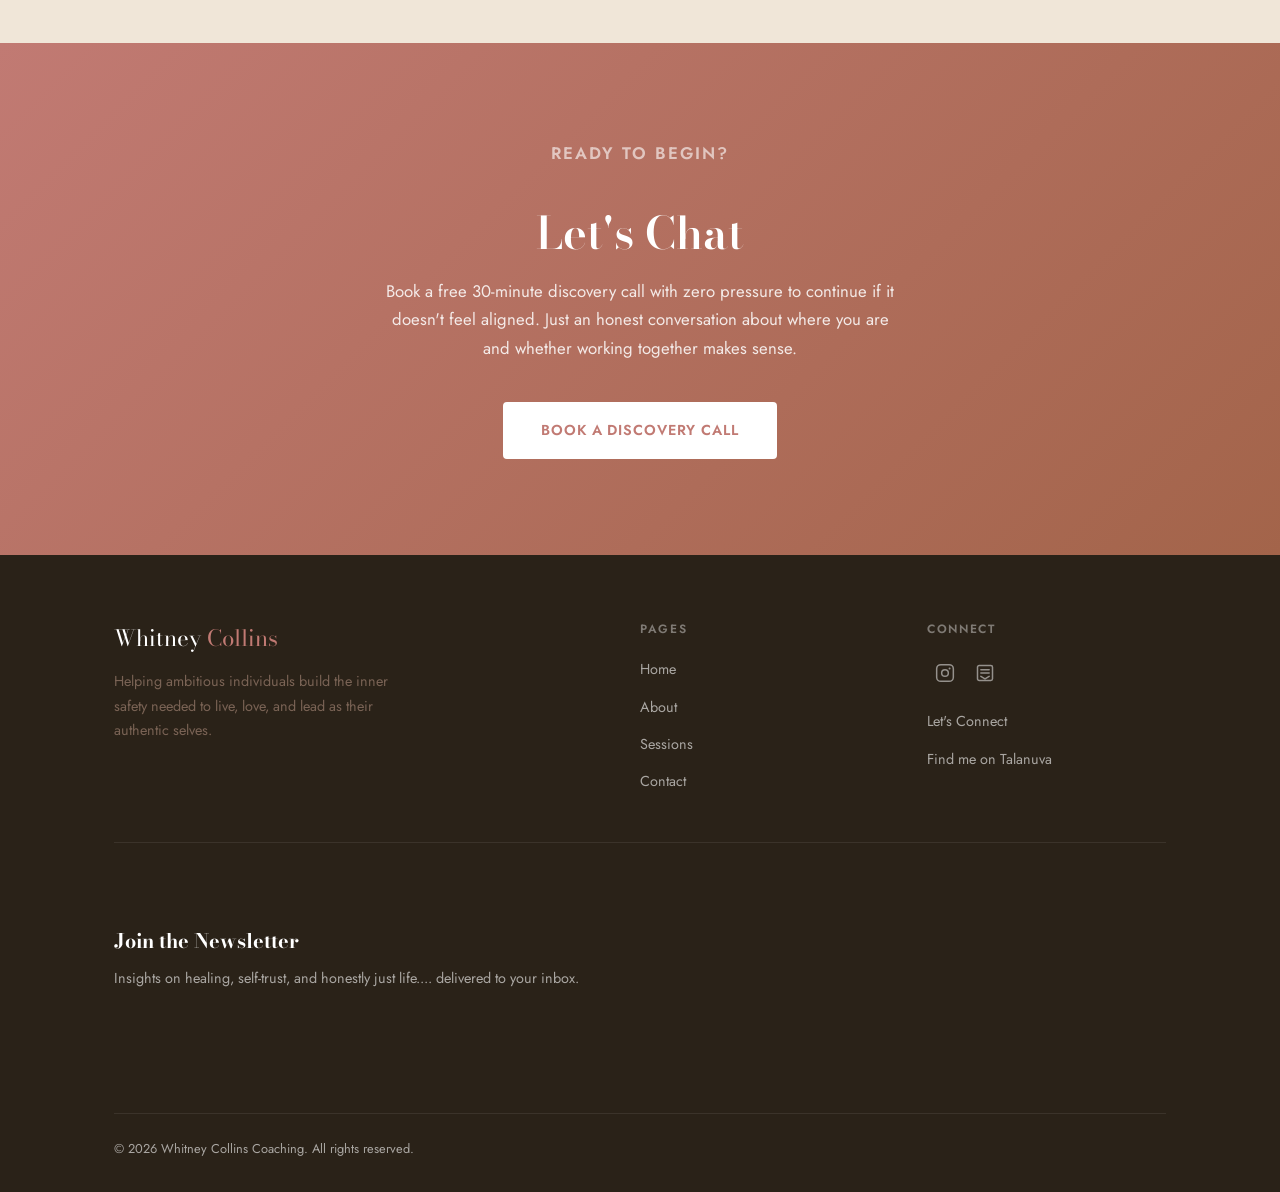
==== commit 1e1b60cb: "Broaden 'shame' to 'pain, shame and programming' where it reads naturally Co-Authored-By: Claude Fab" ====
--- a/index.html
+++ b/index.html
@@ -48,7 +48,7 @@
             You are carrying something that's not meant to be <span style="color:var(--terra)">carried alone.</span>
           </h1>
           <p class="hero__subtitle">
-            I guide people through shame that has settled into their body, their relationships, and their sense of self - as someone who has walked that terrain and found their way back.
+            I guide people through pain, shame and programming that have settled into their body, their relationships, and their sense of self - as someone who has walked that terrain and found their way back.
           </p>
           <div class="hero__actions">
             <a href="contact.html" class="btn btn--primary">Book a Discovery Call</a>
@@ -143,7 +143,7 @@
         <div class="service-card">
           <div class="service-card__icon">◈</div>
           <h3>Group Healing Container</h3>
-          <p>A six-week small group experience for people who want to do this work in the company of others who understand. There is something that happens when a room full of people (even a small virtual one) exhale together. Shame loses its power in the presence of shared humanity.</p>
+          <p>A six-week small group experience for people who want to do this work in the company of others who understand. There is something that happens when a room full of people (even a small virtual one) exhale together. Pain, shame and programming lose their power in the presence of shared humanity.</p>
           <div class="service-card__price"><span>Best for those who want community alongside the inner work, and the particular medicine of being witnessed by peers.</span></div>
         </div>
       </div>
--- a/style.css
+++ b/style.css
@@ -295,7 +295,7 @@
   font-family: var(--font-head); font-size: 1.6rem;
   color: var(--terra); font-weight: 600;
 }
-.service-card__price span { font-size: .9rem; color: var(--text-light); font-family: var(--font-body); }
+.service-card__price span { display: block; font-size: .9rem; line-height: 1.5; color: var(--text-light); font-family: var(--font-body); }
 
 /* ── Testimonials ───────────────────────────────────── */
 .testimonials-grid {
@@ -515,6 +515,7 @@
   letter-spacing: .12em; text-transform: uppercase; color: var(--terra);
   margin: 28px 0 12px;
 }
+.qualifies + .service-row__sublabel { margin-top: 44px; }
 .qualifies { list-style: none; display: flex; flex-direction: column; gap: 8px; margin-bottom: 4px; }
 .qualifies li { display: flex; align-items: flex-start; gap: 10px; font-size: .9rem; color: var(--text-light); }
 .qualifies li::before { content: '›'; color: var(--terra); font-weight: 700; flex-shrink: 0; }
